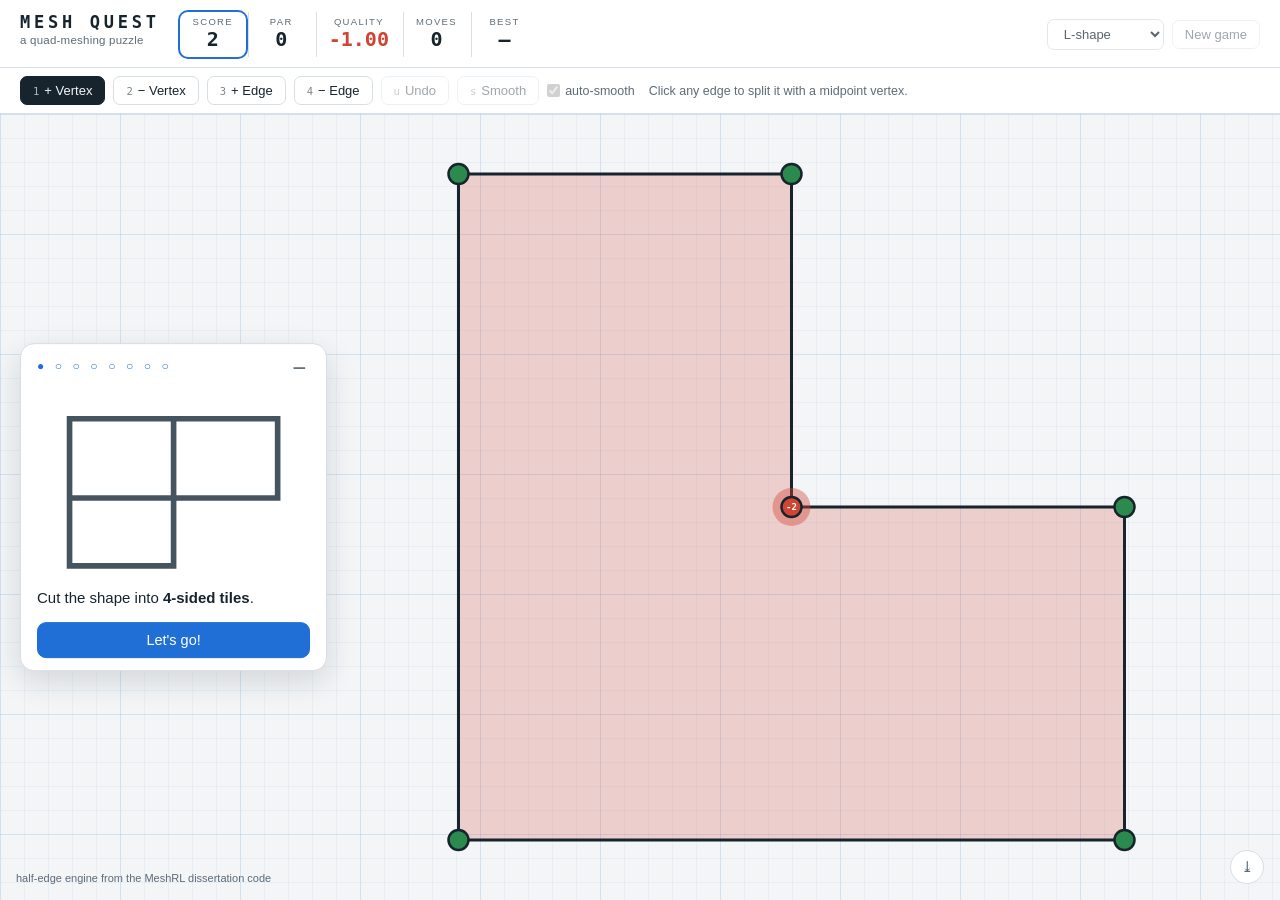
==== docs/index.html @ 7cf53d52 "Add Mesh Quest: an interactive quad-meshing puzzle on the Tiler engine Turns the half-edge edit oper" ====
<!doctype html>
<html lang="en">
<head>
<meta charset="utf-8">
<meta name="viewport" content="width=device-width, initial-scale=1, viewport-fit=cover">
<title>Mesh Quest</title>
<style>
:root {
  --paper: #f3f5f7;
  --panel: #ffffff;
  --ink: #17242e;
  --muted: #5d6b77;
  --line: #d7dee5;
  --grid: rgba(31, 111, 214, 0.055);
  --grid-major: rgba(31, 111, 214, 0.1);
  --accent: #1f6fd6;
  --halo: rgba(31, 111, 214, 0.16);
  --glow: rgba(31, 111, 214, 0.75);
  --good: #2b8a4d;
  --warn: #d9962e;
  --bad: #cf4433;
  --face-quad: rgba(43, 138, 77, 0.1);
  --face-tri: rgba(31, 111, 214, 0.1);
  --face-2gon: rgba(207, 68, 51, 0.16);
  --face-big: rgba(217, 150, 46, 0.14);
  --face-degen: rgba(207, 68, 51, 0.22);
  --edge: #46545f;
  --edge-bdry: #17242e;
  --vertex-ring: #ffffff;
  --shadow: rgba(23, 36, 46, 0.14);
}
@media (prefers-color-scheme: dark) {
  :root {
    --paper: #101820;
    --panel: #18232d;
    --ink: #e4ecf2;
    --muted: #8b99a5;
    --line: #2a3743;
    --grid: rgba(90, 162, 240, 0.05);
    --grid-major: rgba(90, 162, 240, 0.09);
    --accent: #5aa2f0;
  --halo: rgba(90, 162, 240, 0.22);
  --glow: rgba(90, 162, 240, 0.9);
    --good: #43b06a;
    --warn: #e2a94f;
    --bad: #e26055;
    --face-quad: rgba(67, 176, 106, 0.13);
    --face-tri: rgba(90, 162, 240, 0.13);
    --face-2gon: rgba(226, 96, 85, 0.2);
    --face-big: rgba(226, 169, 79, 0.16);
    --face-degen: rgba(226, 96, 85, 0.26);
    --edge: #9fb0bd;
    --edge-bdry: #dfe9f1;
    --vertex-ring: #101820;
    --shadow: rgba(0, 0, 0, 0.45);
  }
}
:root[data-theme="dark"] {
  --paper: #101820;
  --panel: #18232d;
  --ink: #e4ecf2;
  --muted: #8b99a5;
  --line: #2a3743;
  --grid: rgba(90, 162, 240, 0.05);
  --grid-major: rgba(90, 162, 240, 0.09);
  --accent: #5aa2f0;
  --halo: rgba(90, 162, 240, 0.22);
  --glow: rgba(90, 162, 240, 0.9);
  --good: #43b06a;
  --warn: #e2a94f;
  --bad: #e26055;
  --face-quad: rgba(67, 176, 106, 0.13);
  --face-tri: rgba(90, 162, 240, 0.13);
  --face-2gon: rgba(226, 96, 85, 0.2);
  --face-big: rgba(226, 169, 79, 0.16);
  --face-degen: rgba(226, 96, 85, 0.26);
  --edge: #9fb0bd;
  --edge-bdry: #dfe9f1;
  --vertex-ring: #101820;
  --shadow: rgba(0, 0, 0, 0.45);
}
:root[data-theme="light"] {
  --paper: #f3f5f7;
  --panel: #ffffff;
  --ink: #17242e;
  --muted: #5d6b77;
  --line: #d7dee5;
  --grid: rgba(31, 111, 214, 0.055);
  --grid-major: rgba(31, 111, 214, 0.1);
  --accent: #1f6fd6;
  --halo: rgba(31, 111, 214, 0.16);
  --glow: rgba(31, 111, 214, 0.75);
  --good: #2b8a4d;
  --warn: #d9962e;
  --bad: #cf4433;
  --face-quad: rgba(43, 138, 77, 0.1);
  --face-tri: rgba(31, 111, 214, 0.1);
  --face-2gon: rgba(207, 68, 51, 0.16);
  --face-big: rgba(217, 150, 46, 0.14);
  --face-degen: rgba(207, 68, 51, 0.22);
  --edge: #46545f;
  --edge-bdry: #17242e;
  --vertex-ring: #ffffff;
  --shadow: rgba(23, 36, 46, 0.14);
}

* { box-sizing: border-box; margin: 0; }
html, body { height: 100%; }
body {
  font-family: "Avenir Next", Seravek, "Segoe UI", -apple-system, sans-serif;
  color: var(--ink);
  background: var(--paper);
  display: flex;
  flex-direction: column;
  overflow: hidden;
  height: 100vh;
  height: 100dvh;
}
header, .toolbar, #stage {
  user-select: none;
  -webkit-user-select: none;
}
#stage { touch-action: manipulation; }
button, select {
  touch-action: manipulation;
  -webkit-tap-highlight-color: transparent;
}
.mono {
  font-family: ui-monospace, "SF Mono", "Cascadia Mono", Menlo, Consolas, monospace;
  font-variant-numeric: tabular-nums;
}

header {
  display: flex;
  align-items: stretch;
  gap: 20px;
  flex-wrap: wrap;
  padding: 12px 20px 10px;
  background: var(--panel);
  border-bottom: 1px solid var(--line);
}
.brand h1 {
  font-family: ui-monospace, "SF Mono", "Cascadia Mono", Menlo, Consolas, monospace;
  font-size: 17px;
  font-weight: 700;
  letter-spacing: 0.22em;
  text-wrap: balance;
}
.brand .sub {
  font-size: 11.5px;
  color: var(--muted);
  letter-spacing: 0.02em;
  margin-top: 2px;
}
.readouts { display: flex; gap: 2px; align-items: stretch; }
.readout {
  min-width: 66px;
  padding: 4px 12px 5px;
  border-left: 1px solid var(--line);
  text-align: center;
}
.readout:first-child { border-left: none; }
.readout .label {
  font-size: 9.5px;
  text-transform: uppercase;
  letter-spacing: 0.14em;
  color: var(--muted);
}
.readout .value {
  font-family: ui-monospace, "SF Mono", "Cascadia Mono", Menlo, Consolas, monospace;
  font-variant-numeric: tabular-nums;
  font-size: 20px;
  font-weight: 600;
  line-height: 1.25;
}
.readout.at-par .value { color: var(--good); }
.readout.alert .value { color: var(--bad); }
.spacer { flex: 1; }
.controls { display: flex; gap: 8px; align-items: center; }

select, button {
  font: inherit;
  font-size: 13px;
  color: var(--ink);
  padding: 6px 12px;
  border-radius: 7px;
  border: 1px solid var(--line);
  background: var(--panel);
  cursor: pointer;
}
button:hover, select:hover { border-color: var(--accent); }
button:disabled { opacity: 0.4; cursor: default; }
button:focus-visible, select:focus-visible {
  outline: 2px solid var(--accent);
  outline-offset: 1px;
}

.toolbar {
  display: flex;
  align-items: center;
  gap: 8px;
  flex-wrap: wrap;
  padding: 8px 20px;
  background: var(--panel);
  border-bottom: 1px solid var(--line);
}
.mode kbd {
  font-family: ui-monospace, "SF Mono", Menlo, monospace;
  font-size: 10.5px;
  opacity: 0.55;
  margin-right: 5px;
}
.mode.active {
  background: var(--ink);
  color: var(--paper);
  border-color: var(--ink);
}
.mode.active kbd { opacity: 0.7; }
label.auto {
  font-size: 12.5px;
  color: var(--muted);
  display: flex;
  gap: 5px;
  align-items: center;
  cursor: pointer;
}
.hint { font-size: 12.5px; color: var(--muted); margin-left: 6px; }

#stage {
  flex: 1;
  position: relative;
  overflow: hidden;
  background-image:
    linear-gradient(var(--grid-major) 1px, transparent 1px),
    linear-gradient(90deg, var(--grid-major) 1px, transparent 1px),
    linear-gradient(var(--grid) 1px, transparent 1px),
    linear-gradient(90deg, var(--grid) 1px, transparent 1px);
  background-size: 120px 120px, 120px 120px, 24px 24px, 24px 24px;
}
#canvas { width: 100%; height: 100%; display: block; cursor: grab; touch-action: none; }
#canvas.panning { cursor: grabbing; }
#canvas.panning * { pointer-events: none; }
#confetti { position: absolute; inset: 0; pointer-events: none; }

.face { stroke: none; }
.face.d4 { fill: var(--face-quad); }
.face.d3 { fill: var(--face-tri); }
.face.d2 { fill: var(--face-2gon); }
.face.dbig { fill: var(--face-big); }
.face.degen { fill: var(--face-degen); }
.edge { stroke: var(--edge); stroke-width: 2; fill: none; pointer-events: none; }
.edge.boundary { stroke: var(--edge-bdry); stroke-width: 3; }
.edge.glow { filter: drop-shadow(0 0 4px var(--glow)); }
.vertex.glow { filter: drop-shadow(0 0 5px var(--glow)); }
.edge.near { stroke: var(--accent) !important; stroke-width: 5 !important; }
.vertex { stroke: var(--vertex-ring); stroke-width: 1.5; }
.vertex.user { stroke: var(--edge-bdry); stroke-width: 2.5; }
.vertex.ok { fill: var(--good); }
.vertex.off1 { fill: var(--warn); }
.vertex.off2 { fill: var(--bad); }
.vertex.near { stroke: var(--accent); stroke-width: 4; }
.vertex.selected { stroke: var(--accent); stroke-width: 4; }
.vlabel {
  font-family: ui-monospace, "SF Mono", Menlo, monospace;
  font-size: 9px;
  font-weight: 700;
  fill: var(--vertex-ring);
  text-anchor: middle;
  pointer-events: none;
}
.heat { fill: var(--bad); pointer-events: none; }
.dim { opacity: 0.25; pointer-events: none; }
#canvas.has-target { cursor: pointer; }

#toast {
  position: absolute;
  bottom: 18px;
  left: 50%;
  transform: translateX(-50%);
  background: var(--ink);
  color: var(--paper);
  padding: 9px 16px;
  border-radius: 8px;
  font-size: 13px;
  opacity: 0;
  transition: opacity 0.25s;
  pointer-events: none;
  max-width: 80%;
}
#toast.show { opacity: 0.95; }

.lvlarrow {
  position: absolute;
  top: 50%;
  transform: translateY(-50%);
  width: 46px;
  height: 46px;
  border-radius: 50%;
  border: 1px solid var(--line);
  background: var(--panel);
  color: var(--muted);
  font-size: 20px;
  cursor: pointer;
  padding: 0;
  box-shadow: 0 4px 12px var(--shadow);
  display: none;
  transition: transform 0.15s;
}
.lvlarrow.show { display: block; }
.lvlarrow:hover {
  transform: translateY(-50%) scale(1.1);
  color: var(--ink);
  border-color: var(--accent);
}
#next.win {
  background: var(--good);
  border-color: var(--good);
  color: #fff;
  width: 60px;
  height: 60px;
  font-size: 27px;
  box-shadow: 0 6px 18px var(--shadow);
}

#log-export {
  position: absolute;
  right: 16px;
  bottom: 16px;
  width: 34px;
  height: 34px;
  border-radius: 50%;
  padding: 0;
  font-size: 15px;
  color: var(--muted);
}
#log-export:hover { color: var(--ink); }

#tutcard {
  position: absolute;
  left: 20px;
  top: 50%;
  transform: translateY(-50%);
  width: clamp(260px, 24vw, 360px);
  background: var(--panel);
  border: 1px solid var(--line);
  border-radius: 14px;
  padding: 15px 16px 12px;
  box-shadow: 0 10px 30px var(--shadow);
  display: none;
}
#tutcard.show { display: block; }
#tutcard .eyebrow {
  font-size: 12px;
  letter-spacing: 0.3em;
  color: var(--accent);
  margin-bottom: 14px;
}
#tutcard .body { font-size: 15px; line-height: 1.45; }
#tutcard .actions {
  display: flex;
  flex-direction: column;
  align-items: stretch;
  margin-top: 13px;
  gap: 4px;
}
#tut-next {
  background: var(--accent);
  color: #fff;
  border-color: var(--accent);
  font-size: 14.5px;
  padding: 9px 12px;
  border-radius: 9px;
}
#tut-next.hidden { display: none; }
#tut-skip {
  position: absolute;
  top: 8px;
  right: 10px;
  border: none;
  background: none;
  color: var(--muted);
  font-size: 24px;
  line-height: 1;
  padding: 4px 10px;
  cursor: pointer;
}
#tut-skip:hover { color: var(--ink); }
#tut-open {
  position: absolute;
  left: 20px;
  top: calc(50% + 64px);
  transform: translateY(-50%);
  width: 74px;
  height: 74px;
  border-radius: 50%;
  border: 1px solid var(--line);
  background: var(--panel);
  font-size: 36px;
  padding: 0;
  cursor: pointer;
  box-shadow: 0 0 0 5px var(--halo), 0 4px 12px var(--shadow);
  animation: halo-breathe 2.8s ease-in-out infinite;
  transition: transform 0.15s;
}
#tut-open:hover { transform: translateY(-50%) scale(1.1); border-color: var(--accent); }
@keyframes halo-breathe {
  0%, 100% { box-shadow: 0 0 0 4px var(--halo), 0 4px 12px var(--shadow); }
  50% { box-shadow: 0 0 0 9px var(--halo), 0 4px 12px var(--shadow); }
}
@media (prefers-reduced-motion: reduce) {
  #tut-open { animation: none; }
}
#tutcard.show ~ #tut-open { display: none; }
@media (max-width: 720px) {
  #tutcard {
    left: 8px;
    right: 8px;
    top: auto;
    bottom: 8px;
    transform: none;
    width: auto;
    padding: 11px 13px 9px;
    border-radius: 12px;
    max-height: 40vh;
    overflow-y: auto;
  }
  #tutcard .eyebrow { font-size: 11px; margin-bottom: 7px; }
  #tutcard .body { font-size: 14px; line-height: 1.4; }
  #tutcard svg { max-height: 76px; margin-bottom: 7px; }
  #tutcard .actions { margin-top: 9px; }
  #tut-next { font-size: 14px; padding: 9px 12px; }
  #tut-skip { font-size: 21px; top: 5px; right: 6px; }
  #tutcard.show ~ #toast { bottom: 46vh; }
  /* card open: hand the header/toolbar space to the board */
  body.card-open > .toolbar { display: none; }
  body.card-open > header { display: none; }
  body.card-open.chip-step > header { display: flex; }
  #tut-open { top: auto; bottom: 14px; left: 14px; transform: none; }
  #tut-open:hover { transform: none; }
}

/* tutorial card illustrations */
#tutcard svg {
  display: block;
  width: 100%;
  height: auto;
  max-height: 190px;
  margin-bottom: 10px;
}
.tvis-line { stroke: var(--edge); stroke-width: 2.5; fill: none; }
.tvis-dot { fill: var(--accent); }
.tvis-blush { fill: var(--bad); }
.tvis-tile { fill: var(--good); opacity: 0; animation: tvis-tile 2.7s infinite; }
.tvis-tile.t2 { animation-delay: 0.35s; }
.tvis-tile.t3 { animation-delay: 0.7s; }
@keyframes tvis-tile { 0% { opacity: 0; } 30%, 80% { opacity: 0.35; } 100% { opacity: 0; } }
.tvis-ray {
  stroke: var(--accent);
  stroke-dasharray: 1;
  stroke-dashoffset: 1;
  animation: tvis-draw 3s infinite;
}
.tvis-ray.r2 { animation-delay: 0.3s; }
.tvis-ray.r3 { animation-delay: 0.6s; }
.tvis-ray.r4 { animation-delay: 0.9s; }
@keyframes tvis-draw { 0% { stroke-dashoffset: 1; } 45%, 90% { stroke-dashoffset: 0; } 100% { stroke-dashoffset: 0; } }
.tvis-pop {
  transform-box: fill-box;
  transform-origin: center;
  animation: tvis-pop 1.8s ease-in-out infinite;
}
@keyframes tvis-pop { 0%, 15% { transform: scale(0); } 50%, 85% { transform: scale(1); } 100% { transform: scale(0); } }
.tvis-draw {
  stroke: var(--accent);
  stroke-width: 3;
  stroke-dasharray: 1;
  stroke-dashoffset: 1;
  animation: tvis-draw 2s ease-in-out infinite;
}
.tvis-good {
  fill: var(--good);
  transform-box: fill-box;
  transform-origin: center;
  animation: tvis-pop 2.4s ease-in-out infinite;
}
.tvis-good.g2 { animation-delay: 0.25s; }
.tvis-good.g3 { animation-delay: 0.5s; }
.tvis-cell {
  fill: var(--good);
  stroke: var(--paper);
  opacity: 0;
  animation: tvis-tile 2.6s infinite;
}
.tvis-pulse { animation: tutpulse 1.3s ease-in-out infinite; }
.tvis-spoke { stroke: var(--edge); stroke-width: 2; }
.tvis-ok-label {
  fill: var(--good);
  font-size: 9px;
  font-weight: 700;
  font-family: ui-monospace, Menlo, monospace;
}
.tvis-flat-label {
  fill: var(--bad);
  font-size: 9px;
  font-weight: 700;
  font-family: ui-monospace, Menlo, monospace;
}
.tvis-badge { fill: var(--accent); }
.tvis-badge-text {
  fill: #fff;
  font-size: 15px;
  font-weight: 700;
  text-anchor: middle;
  font-family: ui-monospace, Menlo, monospace;
}
@media (prefers-reduced-motion: reduce) {
  .tvis-tile, .tvis-cell, .tvis-ray, .tvis-pop, .tvis-draw, .tvis-good { animation: none; }
  .tvis-tile, .tvis-cell { opacity: 0.35; }
  .tvis-ray, .tvis-draw { stroke-dashoffset: 0; }
}

@keyframes tutpulse { 0%, 100% { opacity: 1; } 50% { opacity: 0.35; } }
.edge.tut-target {
  stroke: var(--accent) !important;
  stroke-width: 6 !important;
  animation: tutpulse 1.3s ease-in-out infinite;
}
.vertex.tut-target {
  stroke: var(--accent) !important;
  stroke-width: 5 !important;
  animation: tutpulse 1.3s ease-in-out infinite;
}
.readout.tut-target { box-shadow: 0 0 0 2px var(--accent); border-radius: 8px; }
@media (prefers-reduced-motion: reduce) {
  .edge.tut-target, .vertex.tut-target { animation: none; }
}

.credit {
  position: absolute;
  left: 16px;
  bottom: 16px;
  font-size: 11px;
  color: var(--muted);
  pointer-events: none;
}

@media (prefers-reduced-motion: reduce) {
  #next { transition: none; }
  #toast { transition: none; }
}

/* touch devices: no hover previews to explain, no keyboard */
@media (hover: none) {
  .mode kbd, #undo kbd, #smoothbtn kbd { display: none; }
  .hint { display: none; }
}

/* compact phone layout */
@media (max-width: 720px) {
  header { padding: 8px 12px 6px; gap: 8px; row-gap: 4px; }
  .brand h1 { font-size: 14px; letter-spacing: 0.16em; }
  .brand .sub { display: none; }
  .readouts {
    order: 3;
    width: 100%;
    justify-content: space-between;
    overflow-x: auto;
  }
  .readout { min-width: 0; flex: 1; padding: 2px 6px 3px; }
  .readout .value { font-size: 16px; }
  .controls { margin-left: auto; }
  select, button { padding: 8px 10px; }
  .toolbar { padding: 6px 8px; gap: 6px; }
  .toolbar .mode {
    flex: 1;
    min-height: 42px;
    padding: 6px 2px;
    font-size: 12.5px;
    white-space: nowrap;
  }
  label.auto { font-size: 12px; }
  .credit { display: none; }
  .lvlarrow { width: 52px; height: 52px; font-size: 22px; }
  #next.win { width: 64px; height: 64px; font-size: 30px; }
}
</style>
</head>
<body>
<header>
  <div class="brand">
    <h1>MESH QUEST</h1>
    <div class="sub">a quad-meshing puzzle</div>
  </div>
  <div class="readouts">
    <div class="readout" id="r-score"><div class="label">Score</div><div class="value" id="s-vertex">–</div></div>
    <div class="readout" id="r-par"><div class="label">Par</div><div class="value" id="s-par">–</div></div>
    <div class="readout" id="r-quality"><div class="label">Quality</div><div class="value" id="s-quality">–</div></div>
    <div class="readout"><div class="label">Moves</div><div class="value" id="s-moves">–</div></div>
    <div class="readout"><div class="label">Best</div><div class="value" id="s-best">–</div></div>
  </div>
  <div class="spacer"></div>
  <div class="controls">
    <select id="shape" aria-label="Level"></select>
    <button id="reset">New game</button>
  </div>
</header>
<div class="toolbar">
  <button class="mode" data-mode="insert_vertex"><kbd>1</kbd>+ Vertex</button>
  <button class="mode" data-mode="delete_vertex"><kbd>2</kbd>&minus; Vertex</button>
  <button class="mode" data-mode="insert_edge"><kbd>3</kbd>+ Edge</button>
  <button class="mode" data-mode="delete_edge"><kbd>4</kbd>&minus; Edge</button>
  <button id="undo"><kbd style="font-family:ui-monospace,Menlo,monospace;font-size:10.5px;opacity:.55;margin-right:5px">u</kbd>Undo</button>
  <button id="smoothbtn"><kbd style="font-family:ui-monospace,Menlo,monospace;font-size:10.5px;opacity:.55;margin-right:5px">s</kbd>Smooth</button>
  <label class="auto"><input type="checkbox" id="autosmooth" checked> auto-smooth</label>
  <span class="hint" id="hint"></span>
</div>
<div id="stage">
  <svg id="canvas"></svg>
  <canvas id="confetti"></canvas>
  <button id="prev" class="lvlarrow" title="Previous level">&larr;</button>
  <button id="next" class="lvlarrow" title="Next level">&rarr;</button>
  <div class="credit">half-edge engine from the MeshRL dissertation code</div>
  <button id="log-export" title="Export activity log">&#10515;</button>
  <div id="tutcard">
    <button id="tut-skip" title="Minimize">&minus;</button>
    <div class="eyebrow" id="tut-eyebrow"></div>
    <div class="body" id="tut-body"></div>
    <div class="actions">
      <button id="tut-next">Next</button>
    </div>
  </div>
  <button id="tut-open" title="Tutorial">&#128075;</button>
  <div id="toast"></div>
</div>
<script>
/* Mesh Quest engine: JavaScript port of the game subset of src/tiler.py.
 *
 * Faithful to the Python implementation including ID assignment order, so
 * states can be diffed against the Python engine op-for-op. Verified by
 * replaying identical op traces through both engines (see game/js/tests).
 *
 * IDs are tagged strings: h3 (half-edge), v2 (vertex), f1 (face), b0 (boundary).
 */
"use strict";

const TARGET_ANGLE = 90;
const FACE_DESIRED = 4;
const QUALITY_THRESHOLD = 0.4;

// numpy-style round-half-to-even (np.round); angles here are non-negative
function roundHalfEven(x) {
  const f = Math.floor(x);
  const d = x - f;
  if (d > 0.5) return f + 1;
  if (d < 0.5) return f;
  return f % 2 === 0 ? f : f + 1;
}

function desiredFromAngle(angle, target = TARGET_ANGLE) {
  return Math.max(roundHalfEven(angle / target) + 1, 2);
}

const INTERIOR_DESIRED = desiredFromAngle(360) - 1; // 4
const BOUNDARY_DESIRED = desiredFromAngle(180); // 3

function num(id) {
  return parseInt(id.slice(1), 10);
}

class GameError extends Error {}

class Mesh {
  constructor() {
    this.he = new Map(); // tagged id -> {face,next,prev,twin,source,target}
    this.nodeType = new Map(); // tagged id -> "half_edge"|"vertex"|"face"|"boundary"
    this.coords = new Map(); // numeric vid -> [x, y]
    this.userVerts = new Set(); // numeric
    this.boundaryVerts = new Set(); // numeric
    this.vertexDeg = new Map(); // vertex id -> degree
    this.faceDeg = new Map(); // face id -> degree
    this.faceHE = new Map(); // face id -> Set of half-edge ids (insertion order)
    this.nextH = 0;
    this.nextV = 0;
    this.nextF = 0;
    this.nextB = 0;
  }

  static fromFaceLoops(loops, coords) {
    const m = new Mesh();
    const vertexIds = new Set();
    for (const loop of loops) for (const v of loop) vertexIds.add(v);

    m.nextH = loops.reduce((s, l) => s + l.length, 0);
    m.nextV = vertexIds.size;
    m.nextF = loops.length;

    for (let i = 0; i < m.nextH; i++) {
      m.he.set("h" + i, { face: null, next: null, prev: null, twin: null, source: null, target: null });
      m.nodeType.set("h" + i, "half_edge");
    }
    for (const v of vertexIds) {
      m.nodeType.set("v" + v, "vertex");
      m.coords.set(v, [coords[v][0], coords[v][1]]);
      m.userVerts.add(v);
    }
    for (let f = 0; f < m.nextF; f++) {
      m.nodeType.set("f" + f, "face");
      m.faceHE.set("f" + f, new Set());
    }

    // next/prev, source/target, face associations, loop by loop
    let start = 0;
    for (let fi = 0; fi < loops.length; fi++) {
      const loop = loops[fi];
      const n = loop.length;
      for (let i = 0; i < n; i++) {
        const h = "h" + (start + i);
        const hn = "h" + (start + ((i + 1) % n));
        const rec = m.he.get(h);
        rec.next = hn;
        m.he.get(hn).prev = h;
        rec.source = "v" + loop[i];
        rec.target = "v" + loop[(i + 1) % n];
        rec.face = "f" + fi;
        m.faceHE.get("f" + fi).add(h);
      }
      start += n;
    }

    // twins (iteration in half-edge id order, matching the Python dict order)
    const pair = new Map(); // "src|dst" -> hid
    for (let i = 0; i < m.nextH; i++) {
      const h = "h" + i;
      const r = m.he.get(h);
      pair.set(r.source + "|" + r.target, h);
    }
    for (const [key, h] of pair) {
      const [src, dst] = key.split("|");
      const rev = pair.get(dst + "|" + src);
      if (rev !== undefined) {
        m.he.get(h).twin = rev;
        m.he.get(rev).twin = h;
      } else {
        const b = "b" + m.nextB;
        m.nextB += 1;
        m.nodeType.set(b, "boundary");
        m.he.set(b, { face: null, next: null, prev: null, twin: h, source: dst, target: src });
        m.he.get(h).twin = b;
      }
    }

    // degrees: every mesh edge is represented by two directed records
    // (half-edge/half-edge in the interior, half-edge/boundary at the rim),
    // so a vertex's degree is half its incidence count over all records
    for (const v of vertexIds) m.vertexDeg.set("v" + v, 0);
    for (const [id, type] of m.nodeType) {
      if (type !== "half_edge" && type !== "boundary") continue;
      const r = m.he.get(id);
      m.vertexDeg.set(r.source, m.vertexDeg.get(r.source) + 1);
      m.vertexDeg.set(r.target, m.vertexDeg.get(r.target) + 1);
    }
    for (const [v, d] of m.vertexDeg) m.vertexDeg.set(v, d / 2);

    for (let f = 0; f < m.nextF; f++) m.faceDeg.set("f" + f, loops[f].length);

    for (const [id, type] of m.nodeType) {
      if (type === "half_edge" && m.onBoundary(id)) {
        m.boundaryVerts.add(num(m.he.get(id).source));
      }
    }
    return m;
  }

  clone() {
    const m = new Mesh();
    for (const [k, v] of this.he) m.he.set(k, { ...v });
    for (const [k, v] of this.nodeType) m.nodeType.set(k, v);
    for (const [k, v] of this.coords) m.coords.set(k, [v[0], v[1]]);
    m.userVerts = new Set(this.userVerts);
    m.boundaryVerts = new Set(this.boundaryVerts);
    m.vertexDeg = new Map(this.vertexDeg);
    m.faceDeg = new Map(this.faceDeg);
    for (const [k, v] of this.faceHE) m.faceHE.set(k, new Set(v));
    m.nextH = this.nextH; m.nextV = this.nextV; m.nextF = this.nextF; m.nextB = this.nextB;
    return m;
  }

  isHalfEdge(h) { return this.nodeType.get(h) === "half_edge"; }
  isBoundaryHalfEdge(h) { return this.nodeType.get(h) === "boundary"; }
  onBoundary(h) { return this.he.get(this.he.get(h).twin).face === null; }

  halfEdgeList() {
    const out = [];
    for (const [id, t] of this.nodeType) if (t === "half_edge") out.push(id);
    return out;
  }
  vertexList() {
    const out = [];
    for (const [id, t] of this.nodeType) if (t === "vertex") out.push(id);
    return out;
  }
  faceList() {
    const out = [];
    for (const [id, t] of this.nodeType) if (t === "face") out.push(id);
    return out;
  }

  faceLoop(h) {
    const loop = [h];
    let cur = this.he.get(h).next;
    while (cur !== h) {
      loop.push(cur);
      cur = this.he.get(cur).next;
    }
    return loop;
  }

  firstFaceHalfEdge(f) {
    for (const h of this.faceHE.get(f)) return h;
    throw new GameError("face has no half-edges: " + f);
  }

  // --- construction helpers (ID order matches Python) ---------------------

  createFace() {
    const f = "f" + this.nextF;
    this.nextF += 1;
    this.nodeType.set(f, "face");
    this.faceHE.set(f, new Set());
    return f;
  }

  createVertex(coord, onBdry) {
    const v = "v" + this.nextV;
    this.nodeType.set(v, "vertex");
    if (coord) this.coords.set(this.nextV, [coord[0], coord[1]]);
    if (onBdry) this.boundaryVerts.add(this.nextV);
    this.nextV += 1;
    return v;
  }

  createHalfEdge(nextH, prevH) {
    const nr = this.he.get(nextH);
    const pr = this.he.get(prevH);
    const h = "h" + this.nextH;
    this.nextH += 1;
    this.nodeType.set(h, "half_edge");
    this.he.set(h, {
      face: nr.face, next: nextH, prev: prevH,
      twin: null, source: pr.target, target: nr.source,
    });
    nr.prev = h;
    pr.next = h;
    if (nr.face !== null) this.faceHE.get(nr.face).add(h);
    return h;
  }

  createBoundaryHalfEdge(targetV, sourceV) {
    const b = "b" + this.nextB;
    this.nextB += 1;
    this.nodeType.set(b, "boundary");
    this.he.set(b, { face: null, next: null, prev: null, twin: null, source: sourceV, target: targetV });
    return b;
  }

  associateTwin(a, b) {
    this.he.get(a).twin = b;
    this.he.get(b).twin = a;
  }

  setTargetVertex(h, v) {
    const r = this.he.get(h);
    const twin = this.he.get(r.twin);
    r.target = v;
    twin.source = v;
  }

  // --- edit operations -----------------------------------------------------

  isValidEdgeInsert(h, k) {
    if (!this.isHalfEdge(h)) return false;
    const f = this.he.get(h).face;
    return k >= 0 && k < this.faceDeg.get(f) - 1;
  }

  insertHalfEdge(h, k) {
    if (!this.isValidEdgeInsert(h, k)) throw new GameError("Invalid edge insert");
    const f = this.he.get(h).face;
    this.faceDeg.set(f, this.faceDeg.get(f) - k);
    const nf = this.createFace();
    this.faceDeg.set(nf, k + 2);

    let cur = h;
    for (let c = 0; c < k + 1; c++) {
      this.faceHE.get(f).delete(cur);
      this.he.get(cur).face = nf;
      this.faceHE.get(nf).add(cur);
      cur = this.he.get(cur).next;
    }

    const newFaceNext = h;
    const newFacePrev = this.he.get(cur).prev;
    const oldFaceNext = cur;
    const oldFacePrev = this.he.get(h).prev;

    const srcV = this.he.get(newFacePrev).target;
    const dstV = this.he.get(h).source;
    this.vertexDeg.set(srcV, this.vertexDeg.get(srcV) + 1);
    this.vertexDeg.set(dstV, this.vertexDeg.get(dstV) + 1);

    const a = this.createHalfEdge(newFaceNext, newFacePrev);
    const b = this.createHalfEdge(oldFaceNext, oldFacePrev);
    this.associateTwin(a, b);
  }

  midpoint(v1, v2) {
    const a = this.coords.get(num(v1));
    const b = this.coords.get(num(v2));
    return [(a[0] + b[0]) / 2, (a[1] + b[1]) / 2];
  }

  insertVertex(h) {
    if (!this.isHalfEdge(h)) throw new GameError("Unknown edge");
    if (this.onBoundary(h)) this._insertBoundaryVertex(h);
    else this._insertInteriorVertex(h);
  }

  _insertBoundaryVertex(h) {
    const r = this.he.get(h);
    const curTarget = r.target;
    const curSource = r.source;
    const nv = this.createVertex(this.midpoint(curTarget, curSource), true);
    this.vertexDeg.set(nv, 2);

    const nextH = r.next;
    this.setTargetVertex(h, nv);
    const nh = this.createHalfEdge(nextH, h);
    const nb = this.createBoundaryHalfEdge(nv, curTarget);
    this.associateTwin(nh, nb);
    this.faceDeg.set(r.face, this.faceDeg.get(r.face) + 1);
  }

  _insertInteriorVertex(h) {
    const r = this.he.get(h);
    const nextH = r.next;
    const twinH = r.twin;
    const twinPrev = this.he.get(twinH).prev;

    const curTarget = r.target;
    const curSource = r.source;
    const nv = this.createVertex(this.midpoint(curTarget, curSource), false);
    this.vertexDeg.set(nv, 2);

    this.setTargetVertex(h, nv);
    const a = this.createHalfEdge(nextH, h);
    const b = this.createHalfEdge(twinH, twinPrev);
    this.associateTwin(a, b);

    this.faceDeg.set(r.face, this.faceDeg.get(r.face) + 1);
    const tf = this.he.get(twinH).face;
    this.faceDeg.set(tf, this.faceDeg.get(tf) + 1);
  }

  isUserVertex(v) { return this.userVerts.has(num(v)); }

  isValidDeleteSourceVertex(h) {
    if (!this.isHalfEdge(h)) return false;
    const v = this.he.get(h).source;
    if (this.isUserVertex(v)) return false;
    if (this.vertexDeg.get(v) !== 2) return false;
    const f = this.he.get(h).face;
    if (this.faceDeg.get(f) < 3) return false;
    if (!this.onBoundary(h)) {
      const tf = this.he.get(this.he.get(h).twin).face;
      if (this.faceDeg.get(tf) < 3) return false;
    }
    return true;
  }

  _removeHalfEdgePair(h) {
    const twin = this.he.get(h).twin;
    for (const id of [h, twin]) {
      const r = this.he.get(id);
      if (r.face !== null && this.faceHE.has(r.face)) this.faceHE.get(r.face).delete(id);
      this.he.delete(id);
      this.nodeType.delete(id);
    }
  }

  _removeVertex(v) {
    this.nodeType.delete(v);
    this.vertexDeg.delete(v);
    this.coords.delete(num(v));
    this.boundaryVerts.delete(num(v));
  }

  deleteSourceVertex(h) {
    if (!this.isValidDeleteSourceVertex(h)) throw new GameError("Vertex not deletable");
    if (this.onBoundary(h)) this._deleteBoundaryVertex(h);
    else this._deleteInteriorVertex(h);
  }

  _deleteBoundaryVertex(h) {
    const r = this.he.get(h);
    const src = r.source;
    const nextH = r.next;
    const prevH = r.prev;
    this.setTargetVertex(prevH, r.target);
    this.he.get(prevH).next = nextH;
    this.he.get(nextH).prev = prevH;
    this.faceDeg.set(r.face, this.faceDeg.get(r.face) - 1);
    this._removeHalfEdgePair(h);
    this._removeVertex(src);
  }

  _deleteInteriorVertex(h) {
    const r = this.he.get(h);
    const src = r.source;
    const nextH = r.next;
    const prevH = r.prev;
    const twinH = r.twin;
    const nextTwin = this.he.get(twinH).next;
    const prevTwin = this.he.get(twinH).prev;

    this.setTargetVertex(prevH, r.target);
    this.he.get(prevH).next = nextH;
    this.he.get(nextH).prev = prevH;
    this.he.get(prevTwin).next = nextTwin;
    this.he.get(nextTwin).prev = prevTwin;

    this.faceDeg.set(r.face, this.faceDeg.get(r.face) - 1);
    const tf = this.he.get(twinH).face;
    this.faceDeg.set(tf, this.faceDeg.get(tf) - 1);

    this._removeHalfEdgePair(h);
    this._removeVertex(src);
  }

  isValidDeleteHalfEdge(h) {
    if (!this.isHalfEdge(h)) return false;
    if (this.onBoundary(h)) return false;
    const r = this.he.get(h);
    if (this.vertexDeg.get(r.source) <= 2 || this.vertexDeg.get(r.target) <= 2) return false;
    const tf = this.he.get(r.twin).face;
    if (r.face === tf) return false;
    return true;
  }

  deleteHalfEdge(h) {
    if (!this.isValidDeleteHalfEdge(h)) throw new GameError("This edge cannot be deleted");
    const r = this.he.get(h);
    const nextH = r.next;
    const prevH = r.prev;
    const twinH = r.twin;
    const prevTwin = this.he.get(twinH).prev;
    const nextTwin = this.he.get(twinH).next;

    this.vertexDeg.set(r.source, this.vertexDeg.get(r.source) - 1);
    this.vertexDeg.set(r.target, this.vertexDeg.get(r.target) - 1);

    const curFace = r.face;
    const twinFace = this.he.get(twinH).face;
    this.faceDeg.set(curFace, this.faceDeg.get(curFace) + this.faceDeg.get(twinFace) - 2);

    for (const he of Array.from(this.faceHE.get(twinFace))) {
      this.he.get(he).face = curFace;
      this.faceHE.get(curFace).add(he);
    }
    this.nodeType.delete(twinFace);
    this.faceHE.delete(twinFace);
    this.faceDeg.delete(twinFace);

    this.he.get(prevH).next = nextTwin;
    this.he.get(nextTwin).prev = prevH;
    this.he.get(prevTwin).next = nextH;
    this.he.get(nextH).prev = prevTwin;
    this._removeHalfEdgePair(h);
  }

  // --- geometry -----------------------------------------------------------

  halfEdgeAngles() {
    const out = new Map();
    for (const [id, t] of this.nodeType) {
      if (t !== "half_edge") continue;
      const r = this.he.get(id);
      const c = this.coords.get(num(r.source));
      const n = this.coords.get(num(r.target));
      const p = this.coords.get(num(this.he.get(r.prev).source));
      const v1 = [n[0] - c[0], n[1] - c[1]];
      const v2 = [p[0] - c[0], p[1] - c[1]];
      const dot = v1[0] * v2[0] + v1[1] * v2[1];
      const det = v1[0] * v2[1] - v1[1] * v2[0];
      let ang = (Math.atan2(det, dot) * 180) / Math.PI;
      if (ang < 0) ang += 360;
      out.set(id, ang);
    }
    return out;
  }

  smooth(numIter) {
    // mirrors Tiler.smooth_vertices: fixed 0/1 neighbor structure, then
    // numIter rounds of averaging with per-vertex divisors
    const verts = this.vertexList().map(num);
    const idx = new Map(verts.map((v, i) => [v, i]));
    const nbrs = verts.map(() => []);

    for (const [id, t] of this.nodeType) {
      if (t !== "half_edge") continue;
      const r = this.he.get(id);
      const s = num(r.source);
      const d = num(r.target);
      if (this.onBoundary(id)) {
        if (!this.userVerts.has(s)) nbrs[idx.get(s)].push(idx.get(d));
        if (!this.userVerts.has(d)) nbrs[idx.get(d)].push(idx.get(s));
      } else if (!this.boundaryVerts.has(s) && !this.userVerts.has(s)) {
        nbrs[idx.get(s)].push(idx.get(d));
      }
    }

    const div = verts.map((v) => {
      if (this.userVerts.has(v)) return 1;
      if (this.boundaryVerts.has(v)) return 2;
      return this.vertexDeg.get("v" + v);
    });

    let cur = verts.map((v) => {
      const c = this.coords.get(v);
      return [c[0], c[1]];
    });
    for (let it = 0; it < numIter; it++) {
      const next = verts.map((v, i) => {
        if (this.userVerts.has(v)) return [cur[i][0], cur[i][1]];
        let x = 0, y = 0;
        for (const j of nbrs[i]) { x += cur[j][0]; y += cur[j][1]; }
        return [x / div[i], y / div[i]];
      });
      cur = next;
    }
    verts.forEach((v, i) => this.coords.set(v, cur[i]));
  }
}

// --- shapes -----------------------------------------------------------------

function regularPolygon(n, phase = 0) {
  const pts = [];
  for (let k = 0; k < n; k++) {
    const a = phase + (2 * Math.PI * k) / n;
    pts.push([Math.cos(a), Math.sin(a)]);
  }
  return pts;
}

function starPolygon() {
  const inner = Math.cos((72 * Math.PI) / 180) / Math.cos((36 * Math.PI) / 180);
  const pts = [];
  for (let k = 0; k < 5; k++) {
    const tip = ((90 + 72 * k) * Math.PI) / 180;
    const notch = ((126 + 72 * k) * Math.PI) / 180;
    pts.push([Math.cos(tip), Math.sin(tip)]);
    pts.push([inner * Math.cos(notch), inner * Math.sin(notch)]);
  }
  return pts;
}

function semicirclePolygon() {
  const pts = [[-1, 0], [1, 0]];
  for (let k = 1; k <= 5; k++) {
    const t = (30 * k * Math.PI) / 180;
    pts.push([Math.cos(t), Math.sin(t)]);
  }
  return pts;
}

function pacmanPolygon() {
  const pts = [[0, 0]];
  for (let k = 0; k < 7; k++) {
    const t = ((45 + 45 * k) * Math.PI) / 180;
    pts.push([Math.cos(t), Math.sin(t)]);
  }
  return pts;
}

function gearPolygon(teeth = 6, outer = 1.0, root = 0.62) {
  const pts = [];
  const w = (2 * Math.PI) / teeth;
  for (let k = 0; k < teeth; k++) {
    const base = w * k;
    for (const [frac, rad] of [[0.05, outer], [0.45, outer], [0.55, root], [0.95, root]]) {
      const t = base + frac * w;
      pts.push([rad * Math.cos(t), rad * Math.sin(t)]);
    }
  }
  return pts;
}

// Both rings put the hole-to-rim slit between two mid-edge points, which want
// degree 3 and are already satisfied by the slit: it belongs to a perfect mesh
// and never has to be deleted.
function triforceRing() {
  const coords = {};
  for (let k = 0; k < 3; k++) {
    const t = ((90 + 120 * k) * Math.PI) / 180;
    coords[k] = [Math.cos(t), Math.sin(t)];
    coords[k + 3] = [0.4 * Math.cos(t), 0.4 * Math.sin(t)];
  }
  coords[6] = [(coords[0][0] + coords[1][0]) / 2, (coords[0][1] + coords[1][1]) / 2];
  coords[7] = [(coords[3][0] + coords[4][0]) / 2, (coords[3][1] + coords[4][1]) / 2];
  return {
    loops: [[0, 6, 7, 3, 5, 4, 7, 6, 1, 2]],
    coords,
    desired: { 0: 2, 1: 2, 2: 2, 3: 4, 4: 4, 5: 4, 6: 3, 7: 3 },
  };
}

function interiorAngles(loop, coords) {
  const n = loop.length;
  const out = {};
  for (let i = 0; i < n; i++) {
    const c = coords[loop[i]];
    const p = coords[loop[(i - 1 + n) % n]];
    const nx = coords[loop[(i + 1) % n]];
    const v1 = [nx[0] - c[0], nx[1] - c[1]];
    const v2 = [p[0] - c[0], p[1] - c[1]];
    const dot = v1[0] * v2[0] + v1[1] * v2[1];
    const det = v1[0] * v2[1] - v1[1] * v2[0];
    let ang = (Math.atan2(det, dot) * 180) / Math.PI;
    if (ang < 0) ang += 360;
    out[loop[i]] = ang;
  }
  return out;
}

function simplePolygon(pts) {
  return () => {
    const coords = {};
    pts.forEach((p, i) => (coords[i] = [p[0], p[1]]));
    const loop = pts.map((_, i) => i);
    const angles = interiorAngles(loop, coords);
    const desired = {};
    for (const v of loop) desired[v] = desiredFromAngle(angles[v]);
    return { loops: [loop], coords, desired };
  };
}

function squareHole() {
  const coords = {
    0: [0, 0], 1: [0.5, 0], 2: [0.5, 0.25], 3: [0.25, 0.25], 4: [0.25, 0.75],
    5: [0.75, 0.75], 6: [0.75, 0.25], 7: [1, 0], 8: [1, 1], 9: [0, 1],
  };
  const degrees = [2, 3, 3, 4, 4, 4, 4, 2, 2, 2];
  const desired = {};
  degrees.forEach((d, i) => { desired[i] = d; });
  return { loops: [[0, 1, 2, 3, 4, 5, 6, 2, 1, 7, 8, 9]], coords, desired };
}

const SHAPES = {
  "L-shape": simplePolygon([[0, 0], [2, 0], [2, 1], [1, 1], [1, 2], [0, 2]]),
  "T-bracket": simplePolygon([[1, 0], [2, 0], [2, 2], [3, 2], [3, 3], [0, 3], [0, 2], [1, 2]]),
  "I-bracket": simplePolygon([[0, 0], [3, 0], [3, 1], [2, 1], [2, 2], [3, 2], [3, 3], [0, 3], [0, 2], [1, 2], [1, 1], [0, 1]]),
  "U-channel": simplePolygon([[0, 0], [3, 0], [3, 2], [2, 2], [2, 1], [1, 1], [1, 2], [0, 2]]),
  "Z-shape": simplePolygon([[0, 0], [2, 0], [2, 1], [3, 1], [3, 2], [1, 2], [1, 1], [0, 1]]),
  "Plus": simplePolygon([[1, 0], [2, 0], [2, 1], [3, 1], [3, 2], [2, 2], [2, 3], [1, 3], [1, 2], [0, 2], [0, 1], [1, 1]]),
  "Staircase": simplePolygon([[0, 0], [3, 0], [3, 1], [2, 1], [2, 2], [1, 2], [1, 3], [0, 3]]),
  "Triangle": simplePolygon([[0, 0], [1, 0], [0.5, Math.sin(Math.PI / 3)]]),
  "Pentagon": simplePolygon(regularPolygon(5, Math.PI / 2)),
  "Semicircle": simplePolygon(semicirclePolygon()),
  "Pac-Man": simplePolygon(pacmanPolygon()),
  "Star": simplePolygon(starPolygon()),
  "Square hole": squareHole,
  "Triforce ring": triforceRing,
  "Gear": simplePolygon(gearPolygon()),
};

// --- game -------------------------------------------------------------------

class Game {
  constructor(shape = "L-shape", storage = null) {
    this.storage = storage; // {get(shape), set(shape, moves)} or null
    this.reset(shape);
  }

  reset(shape) {
    shape = shape || this.shape;
    if (!SHAPES[shape]) throw new GameError("Unknown shape: " + shape);
    const { loops, coords, desired } = SHAPES[shape]();
    this.shape = shape;
    this.mesh = Mesh.fromFaceLoops(loops, coords);
    this.initialDesired = {};
    for (const k of Object.keys(desired)) this.initialDesired[k] = desired[k];
    this.undoStack = [];
    this.moves = 0;
    this.recordJustSet = false;
    this.par = this._computePar();
  }

  desiredDegree(vid) {
    if (vid in this.initialDesired) return this.initialDesired[vid];
    return this.mesh.boundaryVerts.has(vid) ? BOUNDARY_DESIRED : INTERIOR_DESIRED;
  }

  _computePar() {
    const m = this.mesh;
    let cornerExcess = 0;
    for (const v of m.vertexList()) {
      const vid = num(v);
      const generic = m.boundaryVerts.has(vid) ? BOUNDARY_DESIRED : INTERIOR_DESIRED;
      cornerExcess += this.desiredDegree(vid) - generic;
    }
    let numEdges = 0;
    const seen = new Set();
    for (const h of m.halfEdgeList()) {
      if (seen.has(h)) continue;
      seen.add(h);
      seen.add(m.he.get(h).twin);
      numEdges += 1;
    }
    const chi = m.vertexList().length - numEdges + m.faceList().length;
    return Math.abs(cornerExcess + 4 * chi);
  }

  resolveChord(a, b) {
    const m = this.mesh;
    for (const f of m.faceList()) {
      const loop = m.faceLoop(m.firstFaceHalfEdge(f));
      const srcs = loop.map((h) => num(m.he.get(h).source));
      const n = loop.length;
      for (let i = 0; i < n; i++) {
        if (srcs[i] !== a) continue;
        for (let k = 0; k < n - 1; k++) {
          if (srcs[(i + k + 1) % n] === b && m.isValidEdgeInsert(loop[i], k)) {
            return [loop[i], k];
          }
        }
      }
    }
    return null;
  }

  deleteCandidate(vid) {
    const m = this.mesh;
    const v = "v" + vid;
    for (const [id, t] of m.nodeType) {
      if (t !== "half_edge") continue;
      if (m.he.get(id).source === v && m.isValidDeleteSourceVertex(id)) return id;
    }
    return null;
  }

  applyOp(op, params, smoothAfter = false) {
    const snapshot = this.mesh.clone();
    try {
      if (op === "insert_vertex") {
        const h = "h" + params.edge;
        if (!this.mesh.isHalfEdge(h)) throw new GameError("Unknown edge");
        this.mesh.insertVertex(h);
      } else if (op === "delete_edge") {
        const h = "h" + params.edge;
        this.mesh.deleteHalfEdge(h);
      } else if (op === "delete_vertex") {
        const h = this.deleteCandidate(params.vertex);
        if (h === null) {
          throw new GameError("Vertex not deletable: must be degree 2 and not an original corner");
        }
        this.mesh.deleteSourceVertex(h);
      } else if (op === "insert_edge") {
        const chord = this.resolveChord(params.a, params.b) || this.resolveChord(params.b, params.a);
        if (chord === null) throw new GameError("Vertices must lie on the same face");
        this.mesh.insertHalfEdge(chord[0], chord[1]);
      } else {
        throw new GameError("Unknown operation: " + op);
      }
      if (smoothAfter) this.mesh.smooth(2);
    } catch (e) {
      this.mesh = snapshot;
      throw e;
    }
    this.undoStack.push(snapshot);
    this.moves += 1;
    this.recordJustSet = false;
    this._checkRecord();
  }

  smooth(numIter = 3) {
    this.undoStack.push(this.mesh.clone());
    this.mesh.smooth(numIter);
    this.recordJustSet = false;
    this._checkRecord();
  }

  undo() {
    if (!this.undoStack.length) throw new GameError("Nothing to undo");
    this.mesh = this.undoStack.pop();
    this.moves = Math.max(0, this.moves - 1);
    this.recordJustSet = false;
  }

  _currentScores() {
    const m = this.mesh;
    let vertexScore = 0;
    for (const v of m.vertexList()) {
      vertexScore += Math.abs(m.vertexDeg.get(v) - this.desiredDegree(num(v)));
    }
    let faceScore = 0;
    for (const f of m.faceList()) faceScore += Math.abs(m.faceDeg.get(f) - FACE_DESIRED);
    let minQ = 1;
    for (const a of m.halfEdgeAngles().values()) {
      minQ = Math.min(minQ, Math.sin((a * Math.PI) / 180));
    }
    return [vertexScore, faceScore, minQ];
  }

  _checkRecord() {
    const [vs, fs, mq] = this._currentScores();
    const won = vs === this.par && fs === 0 && mq >= QUALITY_THRESHOLD;
    if (!won || !this.storage) return;
    const best = this.storage.get(this.shape);
    if (best == null || this.moves < best) {
      this.storage.set(this.shape, this.moves);
      this.recordJustSet = true;
    }
  }

  serialize() {
    const m = this.mesh;
    const angles = m.halfEdgeAngles();
    const cornerQ = new Map();
    for (const [h, a] of angles) cornerQ.set(h, Math.sin((a * Math.PI) / 180));
    const vertexQ = new Map();
    const faceQ = new Map();
    let minQuality = 1;
    for (const [h, q] of cornerQ) {
      const v = num(m.he.get(h).source);
      const f = num(m.he.get(h).face);
      vertexQ.set(v, Math.min(q, vertexQ.has(v) ? vertexQ.get(v) : 1));
      faceQ.set(f, Math.min(q, faceQ.has(f) ? faceQ.get(f) : 1));
      minQuality = Math.min(minQuality, q);
    }

    const vertices = m.vertexList().map((v) => {
      const vid = num(v);
      const c = m.coords.get(vid);
      return {
        id: vid, x: c[0], y: c[1],
        degree: m.vertexDeg.get(v),
        desired: this.desiredDegree(vid),
        boundary: m.boundaryVerts.has(vid),
        user: m.userVerts.has(vid),
        deletable: this.deleteCandidate(vid) !== null,
        quality: vertexQ.has(vid) ? vertexQ.get(vid) : 1,
      };
    });

    const edges = [];
    const seen = new Set();
    for (const h of m.halfEdgeList()) {
      if (seen.has(h)) continue;
      seen.add(h);
      seen.add(m.he.get(h).twin);
      const r = m.he.get(h);
      edges.push({
        id: num(h), v1: num(r.source), v2: num(r.target),
        boundary: m.onBoundary(h),
        deletable: m.isValidDeleteHalfEdge(h),
      });
    }

    const faces = [];
    const insertablePairs = [];
    for (const f of m.faceList()) {
      const loop = m.faceLoop(m.firstFaceHalfEdge(f));
      const srcs = loop.map((h) => num(m.he.get(h).source));
      faces.push({
        id: num(f), degree: m.faceDeg.get(f), vertices: srcs,
        quality: faceQ.has(num(f)) ? faceQ.get(num(f)) : 1,
      });
      const n = loop.length;
      for (let i = 0; i < n; i++) {
        for (let k = 0; k < n - 1; k++) {
          const b = srcs[(i + k + 1) % n];
          if (srcs[i] !== b && m.isValidEdgeInsert(loop[i], k)) {
            insertablePairs.push([srcs[i], b]);
          }
        }
      }
    }

    let vertexScore = 0;
    let defectSum = 0;
    for (const v of vertices) {
      vertexScore += Math.abs(v.degree - v.desired);
      defectSum += v.desired - v.degree;
    }
    let faceScore = 0;
    for (const f of faces) faceScore += Math.abs(f.degree - FACE_DESIRED);
    let angleScore = 0;
    for (const a of angles.values()) angleScore += Math.abs(a - TARGET_ANGLE) / TARGET_ANGLE;

    return {
      shape: this.shape,
      shapes: Object.keys(SHAPES),
      vertices, edges, faces,
      insertable_pairs: insertablePairs,
      scores: {
        vertex: vertexScore, face: faceScore,
        angle: angleScore, defect_sum: defectSum, min_quality: minQuality,
      },
      par: this.par,
      quality_threshold: QUALITY_THRESHOLD,
      best: this.storage ? this.storage.get(this.shape) ?? null : null,
      new_record: this.recordJustSet,
      moves: this.moves,
      can_undo: this.undoStack.length > 0,
    };
  }
}

if (typeof module !== "undefined") {
  module.exports = { Game, Mesh, SHAPES, GameError, QUALITY_THRESHOLD };
}
// --- UI ---------------------------------------------------------------------

const storage = {
  _read() {
    try { return JSON.parse(localStorage.getItem("meshquest-records") || "{}"); }
    catch { return {}; }
  },
  get(shape) {
    const r = this._read();
    return shape in r ? r[shape] : null;
  },
  set(shape, moves) {
    try {
      const r = this._read();
      r[shape] = moves;
      localStorage.setItem("meshquest-records", JSON.stringify(r));
    } catch { /* private-mode browsers: records just don't persist */ }
  },
};

const game = new Game("L-shape", storage);

// activity log: everything the player does, exportable from the ? panel
const activityLog = (() => {
  try { return JSON.parse(localStorage.getItem("meshquest-log") || "[]"); }
  catch { return []; }
})();
let logSaveQueued = false;
function logEvent(type, data = {}) {
  activityLog.push({ t: new Date().toISOString(), shape: game.shape, type, ...data });
  if (activityLog.length > 3000) activityLog.splice(0, activityLog.length - 3000);
  if (!logSaveQueued) {
    logSaveQueued = true;
    setTimeout(() => {
      logSaveQueued = false;
      try { localStorage.setItem("meshquest-log", JSON.stringify(activityLog)); } catch {}
    }, 400);
  }
}
let state = null;
let mode = "insert_vertex";
let selectedVertex = null;
let wasWon = false;
let wasNearWin = false;
let hitEdges = [], hitVerts = [], hoverTarget = null;
// user-adjusted board offset, remembered across levels and sessions
const view = (() => {
  try { return { x: 0, y: 0, ...JSON.parse(localStorage.getItem("meshquest-view") || "{}") }; }
  catch { return { x: 0, y: 0 }; }
})();
function saveView() {
  try { localStorage.setItem("meshquest-view", JSON.stringify({ x: view.x, y: view.y })); } catch {}
}
let renderQueued = false;
function queueRender() {
  if (renderQueued) return;
  renderQueued = true;
  requestAnimationFrame(() => { renderQueued = false; render(); });
}
const coarsePointer = window.matchMedia("(pointer: coarse)").matches;
const EDGE_PICK_RADIUS = coarsePointer ? 48 : 40;
const VERTEX_PICK_RADIUS = coarsePointer ? 38 : 30;
const reducedMotion = window.matchMedia("(prefers-reduced-motion: reduce)");

// --- tutorial + level notes -------------------------------------------------

const TUT_SVG = {
  tiles: `<svg viewBox="0 0 120 84">
    <polygon class="tvis-tile t1" points="14,14 60,14 60,49 14,49"></polygon>
    <polygon class="tvis-tile t2" points="60,14 106,14 106,49 60,49"></polygon>
    <polygon class="tvis-tile t3" points="14,49 60,49 60,79 14,79"></polygon>
    <path class="tvis-line" d="M14,14 L106,14 L106,49 L60,49 L60,79 L14,79 Z"></path>
    <path class="tvis-line" d="M60,14 L60,49 L14,49"></path>
  </svg>`,
  wants: `<svg viewBox="0 0 120 84">
    <line class="tvis-line tvis-ray r1" pathLength="1" x1="60" y1="42" x2="60" y2="12"></line>
    <line class="tvis-line tvis-ray r2" pathLength="1" x1="60" y1="42" x2="94" y2="42"></line>
    <line class="tvis-line tvis-ray r3" pathLength="1" x1="60" y1="42" x2="60" y2="72"></line>
    <line class="tvis-line tvis-ray r4" pathLength="1" x1="60" y1="42" x2="26" y2="42"></line>
    <circle class="tvis-dot tvis-blush" cx="60" cy="42" r="8"></circle>
  </svg>`,
  pop: `<svg viewBox="0 0 120 84">
    <line class="tvis-line" x1="14" y1="42" x2="106" y2="42"></line>
    <circle class="tvis-dot tvis-pop" cx="60" cy="42" r="8"></circle>
  </svg>`,
  draw: `<svg viewBox="0 0 120 84">
    <circle class="tvis-dot" cx="20" cy="42" r="8"></circle>
    <circle class="tvis-dot" cx="100" cy="42" r="8"></circle>
    <line class="tvis-line tvis-draw" pathLength="1" x1="20" y1="42" x2="100" y2="42"></line>
  </svg>`,
  happy: `<svg viewBox="0 0 120 84">
    <circle class="tvis-good g1" cx="30" cy="42" r="9"></circle>
    <circle class="tvis-good g2" cx="60" cy="42" r="9"></circle>
    <circle class="tvis-good g3" cx="90" cy="42" r="9"></circle>
  </svg>`,
  par: `<svg viewBox="0 0 120 84">
    <path class="tvis-line" d="M60,14 L98,72 L22,72 Z"></path>
    <circle class="tvis-badge" cx="60" cy="52" r="13"></circle>
    <text class="tvis-badge-text" x="60" y="57">1</text>
  </svg>`,
  hubs: `<svg viewBox="0 0 236 84">
    <path class="tvis-line" d="M 58.0,12.0 L 51.3,32.7 L 29.5,32.7 L 47.1,45.5 L 40.4,66.3 L 58.0,53.5 L 75.6,66.3 L 68.9,45.5 L 86.5,32.7 L 64.7,32.7 Z"></path>
    <line class="tvis-spoke" x1="51.3" y1="32.7" x2="58" y2="42"></line><line class="tvis-spoke" x1="47.1" y1="45.5" x2="58" y2="42"></line><line class="tvis-spoke" x1="58.0" y1="53.5" x2="58" y2="42"></line><line class="tvis-spoke" x1="68.9" y1="45.5" x2="58" y2="42"></line><line class="tvis-spoke" x1="64.7" y1="32.7" x2="58" y2="42"></line>
    <circle class="tvis-dot tvis-blush tvis-pulse" cx="58" cy="42" r="7"></circle>
    <text class="tvis-flat-label" x="58" y="72" text-anchor="middle">5 lines, wants 4</text>
    <path class="tvis-line" d="M 178.0,12.0 L 171.3,32.7 L 149.5,32.7 L 167.1,45.5 L 160.4,66.3 L 178.0,53.5 L 195.6,66.3 L 188.9,45.5 L 206.5,32.7 L 184.7,32.7 Z"></path>
    <line class="tvis-spoke" x1="167.1" y1="45.5" x2="170.0" y2="46.0"></line><line class="tvis-spoke" x1="178.0" y1="53.5" x2="170.0" y2="46.0"></line><line class="tvis-spoke" x1="188.9" y1="45.5" x2="170.0" y2="46.0"></line><line class="tvis-spoke" x1="184.7" y1="32.7" x2="187.0" y2="38.0"></line><line class="tvis-spoke" x1="171.3" y1="32.7" x2="187.0" y2="38.0"></line><line class="tvis-spoke" x1="170.0" y1="46.0" x2="187.0" y2="38.0"></line>
    <circle class="tvis-good" cx="170.0" cy="46.0" r="6"></circle>
    <circle class="tvis-good g2" cx="187.0" cy="38.0" r="6"></circle>
    <text class="tvis-ok-label" x="178" y="72" text-anchor="middle">nobody over-stuffed</text>
  </svg>`,
  flatfix: `<svg viewBox="0 0 240 84">
    <path class="tvis-line" d="M10,74 L90,74 L50,14 Z"></path>
    <circle class="tvis-dot tvis-blush tvis-pulse" cx="30" cy="44" r="7"></circle>
    <text class="tvis-flat-label" x="42" y="40">180&#176;</text>
    <path class="tvis-line" d="M150,74 L230,74 L190,14 Z"></path>
    <line class="tvis-spoke" x1="170" y1="44" x2="190" y2="52"></line>
    <line class="tvis-spoke" x1="210" y1="44" x2="190" y2="52"></line>
    <line class="tvis-spoke" x1="190" y1="74" x2="190" y2="52"></line>
    <circle class="tvis-good" cx="170" cy="44" r="6"></circle>
    <circle class="tvis-good g2" cx="210" cy="44" r="6"></circle>
    <circle class="tvis-good g3" cx="190" cy="74" r="6"></circle>
    <circle class="tvis-dot tvis-pop" cx="190" cy="52" r="7"></circle>
  </svg>`,
};

const TUTORIAL_L = [
  { svg: "tiles", chip: "r-score", next: "Let's go!",
    text: "Cut the shape into <b>4-sided tiles</b>." },
  { svg: "wants", vertex: 3, next: "Help it!",
    text: "Every dot wants just-right lines.<br>Red dot = unhappy." },
  { svg: "pop", mode: "insert_vertex", require: { op: "insert_vertex", edge: [0, 1] },
    text: "Tap the glowing edge — pop a new dot!" },
  { svg: "pop", mode: "insert_vertex", require: { op: "insert_vertex", edge: [5, 0] },
    text: "Now the left edge. One more dot!" },
  { svg: "draw", mode: "insert_edge", require: { op: "insert_edge", pair: [6, 3] },
    text: "Tap the new dot, then the red dot." },
  { svg: "draw", mode: "insert_edge", require: { op: "insert_edge", pair: [7, 3] },
    text: "Last line!" },
  { svg: "happy", chip: "r-par", next: "Whoa",
    text: "All green! The corners <i>always</i> add up — 200-year-old math promises." },
  { svg: "par", next: "Play!",
    text: "<b>Par</b> = best score possible.<br>Match it on every level." },
];

// step-1 illustration drawn from the actual level: its outline, being tiled
function makeShapeTilesSvg(st) {
  const xs = st.vertices.map(v => v.x), ys = st.vertices.map(v => v.y);
  const minX = Math.min(...xs), maxX = Math.max(...xs);
  const minY = Math.min(...ys), maxY = Math.max(...ys);
  const sc = Math.min(100 / Math.max(maxX - minX, 1e-9), 64 / Math.max(maxY - minY, 1e-9));
  const X = x => 60 + (x - (minX + maxX) / 2) * sc;
  const Y = y => 42 - (y - (minY + maxY) / 2) * sc;
  const pos = {};
  st.vertices.forEach(v => { pos[v.id] = X(v.x).toFixed(1) + "," + Y(v.y).toFixed(1); });
  const polys = st.faces.map(f => f.vertices.map(id => pos[id]).join(" "));
  const clip = "tclip" + Math.random().toString(36).slice(2, 7);
  let cells = "";
  for (let gx = 0; gx < 5; gx++) {
    for (let gy = 0; gy < 4; gy++) {
      cells += `<rect class="tvis-cell" style="animation-delay:${(((gx + gy) % 5) * 0.3).toFixed(1)}s"
        x="${8 + gx * 21}" y="${5 + gy * 18.5}" width="19" height="16.5"></rect>`;
    }
  }
  return `<svg viewBox="0 0 120 84">
    <clipPath id="${clip}">${polys.map(p => `<polygon points="${p}"></polygon>`).join("")}</clipPath>
    <g clip-path="url(#${clip})">${cells}</g>
    ${polys.map(p => `<polygon class="tvis-line" points="${p}" fill="none"></polygon>`).join("")}
  </svg>`;
}

// levels whose tutorial walks the actual (certified) solve
const SOLUTION_TUTORIALS = {
  "Star": st => [
    { svgRaw: makeShapeTilesSvg(st), chip: "r-par", next: "Show me",
      text: "Every point needs its own tile. <b>Par is 4</b>: four dots must stay unhappy — you only choose <i>which</i>." },
    { svg: "draw", mode: "insert_edge", require: { op: "insert_edge", pair: [3, 7] },
      text: "Cut straight across, inside corner to inside corner." },
    { svg: "pop", mode: "insert_vertex", require: { op: "insert_vertex", edge: [3, 7] },
      text: "Pop a dot in the middle of that new line. This is a <b>hub</b>." },
    { svg: "draw", mode: "insert_edge", require: { op: "insert_edge", pair: [5, 10] },
      text: "Join the inside corner between two points to the hub — two tiles done!" },
    { svg: "draw", mode: "insert_edge", require: { op: "insert_edge", pair: [3, 7] },
      text: "Same cut again, this time across the <i>other</i> side." },
    { svg: "pop", mode: "insert_vertex", require: { op: "insert_vertex", edge: [3, 7] },
      text: "Pop a second hub in the middle of it." },
    { svg: "draw", mode: "insert_edge", require: { op: "insert_edge", pair: [11, 9] },
      text: "Join an inside corner to this hub." },
    { svg: "draw", mode: "insert_edge", require: { op: "insert_edge", pair: [11, 1] },
      text: "And the last one!" },
    { svg: "hubs", next: "Play!",
      text: "Why two hubs? One hub in the middle is prettier — but it ends up with <b>5</b> lines when it wants 4. Too many is just as unhappy as too few, so that costs 6. With two hubs nobody is over-stuffed: 4 dots are just a little short, and 4 is the best anyone can do here." },
  ],
  "Triangle": st => [
    { svgRaw: makeShapeTilesSvg(st), chip: "r-par", next: "Let's go!",
      text: "The Triangle's <b>Par is 1</b> — one dot must stay imperfect. Here's the classic way." },
    { svg: "pop", mode: "insert_vertex", require: { op: "insert_vertex", edge: [0, 1] },
      text: "A dot on every side. First: the glowing edge." },
    { svg: "pop", mode: "insert_vertex", require: { op: "insert_vertex", edge: [1, 2] },
      text: "Second side!" },
    { svg: "pop", mode: "insert_vertex", require: { op: "insert_vertex", edge: [2, 0] },
      text: "Third side!" },
    { svg: "draw", mode: "insert_edge", require: { op: "insert_edge", pair: [3, 5] },
      text: "Draw a line between two of the new dots." },
    { svg: "pop", mode: "insert_vertex", require: { op: "insert_vertex", edge: [3, 5] },
      text: "Pop a dot in the middle of that new line." },
    { svg: "draw", mode: "insert_edge", require: { op: "insert_edge", pair: [6, 4] },
      text: "Connect the middle dot to the last side dot." },
    { svg: "happy", next: "Play!",
      text: "Three tiles — par! The middle dot wants 4 lines but has 3: the unavoidable 1. This trick is called <b>Catmull&ndash;Clark</b>." },
  ],
};

function buildTutorial(shape, st) {
  if (shape === "L-shape") return { steps: TUTORIAL_L };
  if (SOLUTION_TUTORIALS[shape]) {
    return { steps: SOLUTION_TUTORIALS[shape](st) };
  }
  // one hint card, tailored to this shape. No scripted actions: a generic
  // "pop a dot first" prompt walks players off levels whose solves are pure
  // chords (Pac-Man, Plus, Gear).
  return {
    steps: [{
      svgRaw: makeShapeTilesSvg(st),
      chip: "r-par",
      next: "Play!",
      text: (LEVEL_HINTS[shape] || "Cut it into 4-sided tiles.")
        + `<br><br>${LEVEL_NOTES[shape] || ""}`,
    }],
  };
}

// what to try on each level — sets the right tool expectation, no spoilers
const LEVEL_HINTS = {
  "T-bracket": "Cut across where the stem meets the bar. Some cuts need a new dot to land on.",
  "I-bracket": "One bar at a time. Pop a dot wherever a cut has nowhere to land.",
  "U-channel": "Give the floor and each prong their own tiles.",
  "Z-shape": "Cut <i>with</i> the lean, not against it.",
  "Plus": "Lines only — no new dots needed!",
  "Staircase": "One step at a time. Each step is a little L.",
  "Pentagon": "Five sides is odd! Pop one dot to make it even, then cut.",
  "Semicircle": "Pop a dot on the flat side first. Then pick two round dots to be corners.",
  "Pac-Man": "No new dots needed — try cutting straight out from the middle.",
  "Star": "Give every point its own tile, then sort out the middle.",
  "Square hole": "Work around the ring, tile by tile. The seam line belongs — keep it!",
  "Triforce ring": "Tile around the ring. The little seam line already belongs — keep it!",
  "Gear": "One cut across each tooth makes six tiles fast. Then the ring of dots left in the middle is the real puzzle.",
};

const LEVEL_NOTES = {
  "T-bracket": "Two grumpy inside corners now. A perfect 0 is still possible.",
  "I-bracket": "Eight corners to fix. A plan beats random cuts.",
  "U-channel": "Each prong wants its own tiles. Par 0.",
  "Z-shape": "The two inside corners lean opposite ways. Cut with the lean.",
  "Plus": "Four arms, four inside corners. There's a beautiful symmetric answer.",
  "Staircase": "Three L-shapes in a trench coat. The L trick works on every step.",
  "Triangle": "3 sides — an odd number! Tiles need an even rim, so pop a dot first. And one dot must stay sad: par 1. You pick which.",
  "Pentagon": "A bit too pointy overall: par 1. One dot takes the hit — where will you hide it?",
  "Semicircle": "Round shapes secretly want corners. Pick 2 arc dots to be them — par 2.",
  "Pac-Man": "Par 3 — odd, so no fair sharing. Psst: seen this shape before, in disguise?",
  "Star": "The star loves symmetry — but symmetric answers score 6, not 4. Break the pattern to win. Really.",
  "Square hole": "A hole! Inside corners cancel outside corners: perfect 0 possible. Holes help.",
  "Triforce ring": "Pointy corners and hole corners cancel exactly: par 0, a perfect mesh.",
  "Gear": "The teeth are the easy part — one cut each. What is left is a 12-sided ring, and a round ring secretly wants to be a square: exactly 4 dots must stay unhappy. That is the par.",
};

let tut = null; // { i, steps } while a card sequence is active
const seenNotes = (() => {
  try { return new Set(JSON.parse(localStorage.getItem("meshquest-notes") || "[]")); }
  catch { return new Set(); }
})();

function tutStep() { return tut ? tut.steps[tut.i] : null; }

function sameSet(a, b) {
  return a.length === b.length && a.every(x => b.includes(x));
}

function tutAllows(kind, id) {
  const s = tutStep();
  if (!s) return true;
  if (!s.require) return false; // info steps: board locked
  const r = s.require;
  if (r.op === "insert_vertex" || r.op === "delete_edge") {
    if (kind !== "edge") return false;
    if (!r.edge) return true; // unconstrained step: any edge
    const e = state.edges.find(e => e.id === id);
    return !!e && sameSet([e.v1, e.v2], r.edge);
  }
  if (r.op === "insert_edge") {
    if (kind !== "vertex") return false;
    return !r.pair || r.pair.includes(id);
  }
  return false;
}

function showCard(eyebrow, html, nextLabel, onNext, onSkip) {
  const card = document.getElementById("tutcard");
  document.getElementById("tut-eyebrow").textContent = eyebrow;
  document.getElementById("tut-body").innerHTML = html;
  const nextBtn = document.getElementById("tut-next");
  const skipBtn = document.getElementById("tut-skip");
  nextBtn.classList.toggle("hidden", !nextLabel);
  if (nextLabel) nextBtn.textContent = nextLabel;
  nextBtn.onclick = onNext || null;
  skipBtn.onclick = onSkip || (() => hideCard());
  card.classList.add("show");
  if (state) render();
}

function hideCard() {
  document.getElementById("tutcard").classList.remove("show");
  if (state) render();
}

function tutShow() {
  const s = tutStep();
  if (s.mode) setMode(s.mode, true);
  const dots = tut.steps.length > 1
    ? tut.steps.map((_, k) => (k <= tut.i ? "●" : "○")).join(" ")
    : game.shape;
  const body = (s.svgRaw || (s.svg ? TUT_SVG[s.svg] : "")) + `<div>${s.text}</div>`;
  showCard(dots, body, s.next || null, s.next ? tutAdvance : null, tutEnd);
  render();
}

function tutAdvance() {
  tut.i += 1;
  if (tut.i >= tut.steps.length) tutEnd();
  else tutShow();
}

function tutEnd() {
  logEvent("tutorial_end", { at_step: tut ? tut.i : null });
  tut = null;
  try { localStorage.setItem("meshquest-tutorial", "done"); } catch {}
  hideCard();
  // any moves made during a card sequence are real: progress is kept
  render();
}

function tutStart() {
  hideCard();
  document.getElementById("autosmooth").checked = true;
  // scripted walkthroughs need their exact starting board; hint cards run on
  // whatever the player already has, so in-progress work is never lost
  const scripted = game.shape === "L-shape" || !!SOLUTION_TUTORIALS[game.shape];
  if (scripted) game.reset(game.shape);
  state = game.serialize();
  selectedVertex = null;
  const { steps } = buildTutorial(game.shape, state);
  tut = { i: 0, steps };
  logEvent("tutorial_start", { steps: steps.length });
  tutShow();
}

function tutCheck(desc) {
  const s = tutStep();
  if (!s || !s.require) return;
  const r = s.require;
  if (r.op !== desc.op) return;
  const want = r.edge || r.pair;
  if (!want || sameSet(desc.verts, want)) tutAdvance();
}

function maybeShowNote(shape) {
  if (tut || !LEVEL_NOTES[shape] || seenNotes.has(shape)) return;
  const dismiss = () => {
    seenNotes.add(shape);
    try { localStorage.setItem("meshquest-notes", JSON.stringify([...seenNotes])); } catch {}
    hideCard();
  };
  showCard(`Level note — ${shape}`, LEVEL_NOTES[shape], "Got it", dismiss, dismiss);
}

const HINTS = {
  insert_vertex: "Click any edge to split it with a midpoint vertex.",
  delete_vertex: "Click a highlighted vertex — degree 2 and not an original corner.",
  insert_edge: "Click two vertices on the same face to connect them.",
  delete_edge: "Click an interior edge to delete it and merge its two faces.",
};

function toast(msg) {
  const el = document.getElementById("toast");
  el.textContent = msg;
  el.classList.add("show");
  clearTimeout(el._t);
  el._t = setTimeout(() => el.classList.remove("show"), 2600);
}

function refresh() {
  state = game.serialize();
  selectedVertex = null;
  render();
}

function doOp(op, params) {
  const auto = document.getElementById("autosmooth").checked;
  let verts = [];
  if (op === "insert_vertex" || op === "delete_edge") {
    const e = state.edges.find(e => e.id === params.edge);
    if (e) verts = [e.v1, e.v2];
  } else if (op === "insert_edge") {
    verts = [params.a, params.b];
  }
  try {
    game.applyOp(op, params, auto);
  } catch (e) {
    logEvent("op_rejected", { op, verts, error: e.message });
    toast(e.message);
    return;
  }
  refresh();
  logEvent("op", { op, verts, moves: state.moves, scores: state.scores });
  tutCheck({ op, verts });
}

function partnerMap() {
  const map = {};
  for (const [a, b] of state.insertable_pairs) {
    (map[a] = map[a] || new Set()).add(b);
    (map[b] = map[b] || new Set()).add(a);
  }
  return map;
}

function render() {
  const svg = document.getElementById("canvas");
  svg.setAttribute("class", mode === "insert_vertex" || mode === "delete_edge" ? "edge-mode" : "");
  // narrow screens: while a card is open the header/toolbar are dead weight
  // (the tool is auto-selected), so give that space to the board — except on
  // steps that spotlight a readout chip, which need the header visible.
  const cardEl = document.getElementById("tutcard");
  const cardOpen = cardEl.classList.contains("show");
  const stepNow = tutStep();
  document.body.classList.toggle("card-open", cardOpen);
  document.body.classList.toggle("chip-step", !!(stepNow && stepNow.chip));
  const W = svg.clientWidth, H = svg.clientHeight;
  const M = Math.min(60, Math.max(28, Math.min(W, H) * 0.08));
  // when the tutorial/note card is open on a wide screen it sits on the left;
  // reserve that band so it never covers the geometry
  const leftPad = cardOpen && W > 720 ? cardEl.offsetWidth + 20 + 36 : M;
  const xs = state.vertices.map(v => v.x), ys = state.vertices.map(v => v.y);
  const minX = Math.min(...xs), maxX = Math.max(...xs);
  const minY = Math.min(...ys), maxY = Math.max(...ys);
  // every level scales into one fixed square box, so the layout — and the
  // nav arrows anchored to the box — is identical across all levels
  const availW = W - leftPad - M;
  // on narrow screens the card is a bottom sheet: reserve its band vertically
  const bottomPad = cardOpen && W <= 720 ? cardEl.offsetHeight + 16 : 0;
  const availH = H - 2 * M - bottomPad;
  const box = Math.max(110, Math.min(availW - (W > 720 ? 150 : 110), availH));
  const boxCX = leftPad + availW / 2;
  const boxCY = M + availH / 2;
  const scale = Math.min(box / Math.max(maxX - minX, 1e-9),
                         box / Math.max(maxY - minY, 1e-9));
  const X = x => boxCX + (x - (minX + maxX) / 2) * scale + view.x;
  const Y = y => boxCY - (y - (minY + maxY) / 2) * scale + view.y;

  const pos = {};
  for (const v of state.vertices) pos[v.id] = [X(v.x), Y(v.y)];

  const partners = partnerMap();
  let out = "";

  for (const f of state.faces) {
    const pts = f.vertices.map(id => pos[id].join(",")).join(" ");
    let cls = f.degree === 4 ? "d4" : f.degree === 3 ? "d3" : f.degree === 2 ? "d2" : "dbig";
    if (f.quality < state.quality_threshold) cls = "degen";
    out += `<polygon class="face ${cls}" points="${pts}"></polygon>`;
  }

  const groups = {};
  for (const e of state.edges) {
    const key = Math.min(e.v1, e.v2) + "-" + Math.max(e.v1, e.v2);
    (groups[key] = groups[key] || []).push(e);
  }
  hitEdges = [];
  for (const group of Object.values(groups)) {
    group.forEach((e, i) => {
      const [x1, y1] = pos[e.v1], [x2, y2] = pos[e.v2];
      const off = (i - (group.length - 1) / 2) * 26;
      const dx = x2 - x1, dy = y2 - y1, len = Math.hypot(dx, dy) || 1;
      const cx = (x1 + x2) / 2 - dy / len * off, cy = (y1 + y2) / 2 + dx / len * off;
      const d = `M ${x1} ${y1} Q ${cx} ${cy} ${x2} ${y2}`;
      let dim = mode === "delete_edge" && !e.deletable ? "dim" : "";
      let tutCls = "";
      const ts = tutStep();
      if (ts && ts.require) {
        if (tutAllows("edge", e.id)) tutCls = "tut-target";
        else dim = "dim";
      }
      const samples = [];
      for (let t = 0; t <= 1.001; t += 0.125) {
        const u = 1 - t;
        samples.push([u * u * x1 + 2 * t * u * cx + t * t * x2,
                      u * u * y1 + 2 * t * u * cy + t * t * y2]);
      }
      hitEdges.push({ id: e.id, deletable: e.deletable, samples });
      // soft glow marks every legal target for the current tool
      const eligible = mode === "insert_vertex"
        || (mode === "delete_edge" && e.deletable);
      const glow = eligible && !dim && !tutCls && tutAllows("edge", e.id) ? "glow" : "";
      out += `<g class="${dim}">
        <path class="edge ${e.boundary ? "boundary" : ""} ${tutCls} ${glow}" data-edge="${e.id}" d="${d}"></path>
      </g>`;
    });
  }

  hitVerts = [];
  for (const v of state.vertices) {
    const defect = v.degree - v.desired;
    const cls = defect === 0 ? "ok" : Math.abs(defect) === 1 ? "off1" : "off2";
    let actionable = false, dim = false;
    if (mode === "delete_vertex") { actionable = v.deletable; dim = !v.deletable; }
    if (mode === "insert_edge") {
      actionable = true;
      if (selectedVertex !== null && selectedVertex !== v.id) {
        dim = !(partners[selectedVertex] && partners[selectedVertex].has(v.id));
        actionable = !dim;
      }
    }
    let tutCls = "";
    const ts = tutStep();
    if (ts) {
      if (ts.require && ts.require.op === "insert_edge") {
        if (tutAllows("vertex", v.id)) tutCls = "tut-target";
        else dim = true;
      } else if (ts.require) {
        dim = false; // edge steps: leave vertices visible but inert
      } else if (ts.vertex === v.id) {
        tutCls = "tut-target"; // info-step spotlight
      }
    }
    const sel = v.id === selectedVertex ? "selected" : "";
    const [x, y] = pos[v.id];
    const r = v.user ? 10 : 8.5;
    hitVerts.push({ id: v.id, x, y, eligible: actionable });
    const heat = v.quality < state.quality_threshold
      ? `<circle class="heat" cx="${x}" cy="${y}" r="19"
           opacity="${Math.min(0.4, (state.quality_threshold - Math.max(v.quality, -1)) * 0.3).toFixed(2)}"></circle>`
      : "";
    out += `<g class="${dim ? "dim" : ""}">
      ${heat}
      <circle class="vertex ${cls} ${v.user ? "user" : ""} ${sel} ${tutCls} ${
        actionable && !dim && !tutCls && tutAllows("vertex", v.id) ? "glow" : ""}"
              data-vertex="${v.id}" cx="${x}" cy="${y}" r="${r}">
        <title>v${v.id} — degree ${v.degree} / desired ${v.desired}${v.user ? " — corner" : ""}</title>
      </circle>
      ${defect !== 0 ? `<text class="vlabel" x="${x}" y="${y + 3}">${defect > 0 ? "+" : ""}${defect}</text>` : ""}
    </g>`;
  }

  svg.innerHTML = out;
  hoverTarget = null;

  const s = state.scores;
  document.getElementById("s-vertex").textContent = s.vertex;
  document.getElementById("s-par").textContent = state.par;
  document.getElementById("s-quality").textContent = s.min_quality.toFixed(2);
  document.getElementById("s-moves").textContent = state.moves;
  document.getElementById("s-best").textContent = state.best ?? "–";
  document.getElementById("r-score").classList.toggle("at-par", s.vertex === state.par);
  document.getElementById("r-quality").classList.toggle("alert", s.min_quality < state.quality_threshold);
  const locked = !!tut;
  document.getElementById("undo").disabled = !state.can_undo;
  document.getElementById("smoothbtn").disabled = locked;
  document.getElementById("reset").disabled = locked;
  document.getElementById("shape").disabled = locked;
  document.getElementById("autosmooth").disabled = locked;
  document.getElementById("hint").textContent = HINTS[mode];
  const ts2 = tutStep();
  document.getElementById("r-score").classList.toggle("tut-target", !!ts2 && ts2.chip === "r-score");
  document.getElementById("r-par").classList.toggle("tut-target", !!ts2 && ts2.chip === "r-par");

  const sel2 = document.getElementById("shape");
  if (sel2.options.length === 0) {
    for (const name of state.shapes) {
      const o = document.createElement("option");
      o.value = o.textContent = name;
      sel2.appendChild(o);
    }
  }
  sel2.value = state.shape;

  const isWon = s.vertex === state.par && s.face === 0
      && s.min_quality >= state.quality_threshold;
  const shapes = state.shapes;
  const idx = shapes.indexOf(state.shape);
  const nextShape = shapes[(idx + 1) % shapes.length];
  const prevShape = shapes[(idx - 1 + shapes.length) % shapes.length];
  const nextBtn = document.getElementById("next");
  const prevBtn = document.getElementById("prev");
  nextBtn.classList.toggle("show", !tut);
  prevBtn.classList.toggle("show", !tut);
  nextBtn.classList.toggle("win", isWon);
  nextBtn.title = "Next level: " + nextShape;
  prevBtn.title = "Previous level: " + prevShape;
  // arrows anchor to the fixed box, never to the mesh: globally constant
  prevBtn.style.left = Math.max(boxCX - box / 2 - 70, 8) + "px";
  nextBtn.style.left = Math.min(boxCX + box / 2 + 24, W - 66) + "px";
  prevBtn.style.top = boxCY + "px";
  nextBtn.style.top = boxCY + "px";
  if (isWon && !wasWon) {
    confettiBurst();
    logEvent("win", { moves: state.moves, new_record: state.new_record });
    if (state.new_record) toast(`\u{1F3C6} New record: ${state.moves} moves`);
  }
  wasWon = isWon;

  // the classic trap: at par with all quads, but a degenerate corner blocks
  // the win. Teach it the moment it happens.
  const isNearWin = !isWon && s.vertex === state.par && s.face === 0
      && s.min_quality < state.quality_threshold;
  if (isNearWin && !wasNearWin) {
    wasNearWin = true;
    logEvent("flat_corner_card", { min_quality: s.min_quality });
    if (!tut) {
      showCard("Good start!",
        TUT_SVG.flatfix
        + "<div>The numbers add up — but that new dot lies <b>flat</b> (180&deg;), too squished for a real tile. We can do a little better: a dot on every side, meeting in the middle.</div>",
        "Keep going", hideCard, hideCard);
    }
  } else {
    wasNearWin = isNearWin;
  }
}

function confettiBurst() {
  if (reducedMotion.matches) return;
  const canvas = document.getElementById("confetti");
  const stage = document.getElementById("stage");
  canvas.width = stage.clientWidth;
  canvas.height = stage.clientHeight;
  const ctx = canvas.getContext("2d");
  const style = getComputedStyle(document.documentElement);
  const colors = ["--good", "--accent", "--warn", "--bad"].map(t => style.getPropertyValue(t).trim());
  const parts = [];
  for (let i = 0; i < 140; i++) {
    parts.push({
      x: canvas.width / 2 + (Math.random() - 0.5) * canvas.width * 0.5,
      y: canvas.height * (0.25 + Math.random() * 0.2),
      vx: (Math.random() - 0.5) * 9,
      vy: -4 - Math.random() * 7,
      w: 5 + Math.random() * 5,
      h: 3 + Math.random() * 4,
      rot: Math.random() * Math.PI,
      vr: (Math.random() - 0.5) * 0.3,
      color: colors[i % colors.length],
    });
  }
  const t0 = performance.now();
  function tick(t) {
    ctx.clearRect(0, 0, canvas.width, canvas.height);
    const alive = (t - t0) < 2600;
    for (const p of parts) {
      p.vy += 0.18; p.x += p.vx; p.y += p.vy; p.rot += p.vr;
      ctx.save();
      ctx.translate(p.x, p.y);
      ctx.rotate(p.rot);
      ctx.fillStyle = p.color;
      ctx.globalAlpha = Math.max(0, 1 - (t - t0) / 2600);
      ctx.fillRect(-p.w / 2, -p.h / 2, p.w, p.h);
      ctx.restore();
    }
    if (alive) requestAnimationFrame(tick);
    else ctx.clearRect(0, 0, canvas.width, canvas.height);
  }
  requestAnimationFrame(tick);
}

// --- nearest-target picking -------------------------------------------------

function distToSegment(px, py, ax, ay, bx, by) {
  const dx = bx - ax, dy = by - ay;
  const lsq = dx * dx + dy * dy;
  const t = lsq ? Math.max(0, Math.min(1, ((px - ax) * dx + (py - ay) * dy) / lsq)) : 0;
  return Math.hypot(px - (ax + t * dx), py - (ay + t * dy));
}

function pickTarget(mx, my) {
  if (mode === "insert_vertex" || mode === "delete_edge") {
    let best = null, bestDist = EDGE_PICK_RADIUS;
    for (const e of hitEdges) {
      if (mode === "delete_edge" && !e.deletable) continue;
      if (!tutAllows("edge", e.id)) continue;
      for (let i = 0; i + 1 < e.samples.length; i++) {
        const d = distToSegment(mx, my, ...e.samples[i], ...e.samples[i + 1]);
        if (d < bestDist) { bestDist = d; best = { kind: "edge", id: e.id }; }
      }
    }
    return best;
  }
  let best = null, bestDist = VERTEX_PICK_RADIUS;
  for (const v of hitVerts) {
    if (!v.eligible) continue;
    if (!tutAllows("vertex", v.id)) continue;
    const d = Math.hypot(mx - v.x, my - v.y);
    if (d < bestDist) { bestDist = d; best = { kind: "vertex", id: v.id }; }
  }
  return best;
}

function setHover(target) {
  const svg = document.getElementById("canvas");
  if (hoverTarget && (!target || target.kind !== hoverTarget.kind || target.id !== hoverTarget.id)) {
    const old = svg.querySelector(
      hoverTarget.kind === "edge"
        ? `[data-edge="${hoverTarget.id}"]` : `circle[data-vertex="${hoverTarget.id}"]`);
    if (old) old.classList.remove("near");
  }
  if (target) {
    const el = svg.querySelector(
      target.kind === "edge"
        ? `[data-edge="${target.id}"]` : `circle[data-vertex="${target.id}"]`);
    if (el) el.classList.add("near");
  }
  hoverTarget = target;
  svg.classList.toggle("has-target", !!target);
}

function mousePos(e) {
  const rect = document.getElementById("canvas").getBoundingClientRect();
  return [e.clientX - rect.left, e.clientY - rect.top];
}

const canvasEl = document.getElementById("canvas");
let panState = null;
let suppressClick = false;

canvasEl.addEventListener("mousemove", e => {
  if (!state || panState?.moved) return;
  setHover(pickTarget(...mousePos(e)));
});
canvasEl.addEventListener("mouseleave", () => setHover(null));
canvasEl.addEventListener("pointerdown", e => {
  if (!state) return;
  // touch: no hover exists, so preview the picked target on finger-down;
  // the click that follows on finger-up commits it
  if (e.pointerType === "touch") setHover(pickTarget(...mousePos(e)));
  panState = { sx: e.clientX, sy: e.clientY, vx: view.x, vy: view.y, moved: false };
  canvasEl.setPointerCapture(e.pointerId);
});
canvasEl.addEventListener("pointermove", e => {
  if (!panState) return;
  if (e.pointerType === "mouse" && !(e.buttons & 1)) return;
  const dx = e.clientX - panState.sx, dy = e.clientY - panState.sy;
  if (!panState.moved && Math.hypot(dx, dy) <= 5) return;
  if (!panState.moved) {
    panState.moved = true;
    setHover(null);
    canvasEl.classList.add("panning");
  }
  view.x = panState.vx + dx;
  view.y = panState.vy + dy;
  queueRender();
});
window.addEventListener("pointerup", () => {
  if (panState?.moved) {
    saveView();
    suppressClick = true;
    canvasEl.classList.remove("panning");
  }
  panState = null;
});
canvasEl.addEventListener("click", e => {
  if (suppressClick) { suppressClick = false; return; }
  if (!state) return;
  const target = pickTarget(...mousePos(e));
  if (!target) {
    if (mode === "insert_edge" && selectedVertex !== null) { selectedVertex = null; render(); }
    return;
  }
  if (target.kind === "edge") {
    doOp(mode === "insert_vertex" ? "insert_vertex" : "delete_edge", { edge: target.id });
  } else if (mode === "delete_vertex") {
    doOp("delete_vertex", { vertex: target.id });
  } else if (mode === "insert_edge") {
    if (selectedVertex === null) { selectedVertex = target.id; render(); }
    else if (selectedVertex === target.id) { selectedVertex = null; render(); }
    else doOp("insert_edge", { a: selectedVertex, b: target.id });
  }
});

function setMode(m, force) {
  const s = tutStep();
  if (s && !force && (!s.require || s.mode !== m)) {
    toast("Follow the tutorial step — or skip it below");
    return;
  }
  mode = m;
  selectedVertex = null;
  document.querySelectorAll(".mode").forEach(b =>
    b.classList.toggle("active", b.dataset.mode === m));
  if (state) render();
}

document.querySelectorAll(".mode").forEach(b =>
  b.addEventListener("click", () => setMode(b.dataset.mode)));
document.getElementById("undo").addEventListener("click", () => {
  try { game.undo(); } catch (e) { toast(e.message); return; }
  refresh();
  logEvent("undo", { moves: state.moves });
  tutCheck({ op: "undo", verts: [] });
});
document.getElementById("smoothbtn").addEventListener("click", () => {
  game.smooth(3);
  refresh();
  logEvent("smooth");
});
function gotoShape(shape, evt) {
  if (tut) tutEnd(); // defensive: a level change always exits the tutorial
  hideCard(); // and dismisses whatever card was open
  game.reset(shape);
  refresh();
  logEvent(evt);
  maybeShowNote(state.shape);
}

document.getElementById("reset").addEventListener("click", () =>
  gotoShape(document.getElementById("shape").value, "new_game"));
document.getElementById("shape").addEventListener("change", e =>
  gotoShape(e.target.value, "level_change"));
document.getElementById("next").addEventListener("click", () => {
  const shapes = state.shapes;
  gotoShape(shapes[(shapes.indexOf(state.shape) + 1) % shapes.length], "level_next");
});
document.getElementById("prev").addEventListener("click", () => {
  const shapes = state.shapes;
  gotoShape(shapes[(shapes.indexOf(state.shape) - 1 + shapes.length) % shapes.length], "level_prev");
});
document.getElementById("tut-open").addEventListener("click", tutStart);
document.getElementById("log-export").addEventListener("click", () => {
  const blob = new Blob([JSON.stringify(activityLog, null, 1)], { type: "application/json" });
  const a = document.createElement("a");
  a.href = URL.createObjectURL(blob);
  a.download = "meshquest-log.json";
  a.click();
  URL.revokeObjectURL(a.href);
  toast(`Exported ${activityLog.length} events`);
});
window.addEventListener("resize", () => state && render());
window.addEventListener("keydown", e => {
  if (e.target.tagName === "SELECT" || e.target.tagName === "INPUT") return;
  const keys = { 1: "insert_vertex", 2: "delete_vertex", 3: "insert_edge", 4: "delete_edge" };
  if (keys[e.key]) setMode(keys[e.key]);
  else if (e.key === "u") document.getElementById("undo").click();
  else if (e.key === "s") document.getElementById("smoothbtn").click();
  else if (e.key === "ArrowLeft") document.getElementById("prev").click();
  else if (e.key === "ArrowRight") document.getElementById("next").click();
  else if (e.key === " ") {
    const nextBtn = document.getElementById("tut-next");
    if (document.getElementById("tutcard").classList.contains("show")
        && !nextBtn.classList.contains("hidden")) {
      e.preventDefault();
      nextBtn.click();
    }
  }
});

setMode("insert_vertex");
refresh();
let tutorialDone = false;
try { tutorialDone = localStorage.getItem("meshquest-tutorial") === "done"; } catch {}
if (!tutorialDone) tutStart();
</script>
</body>
</html>
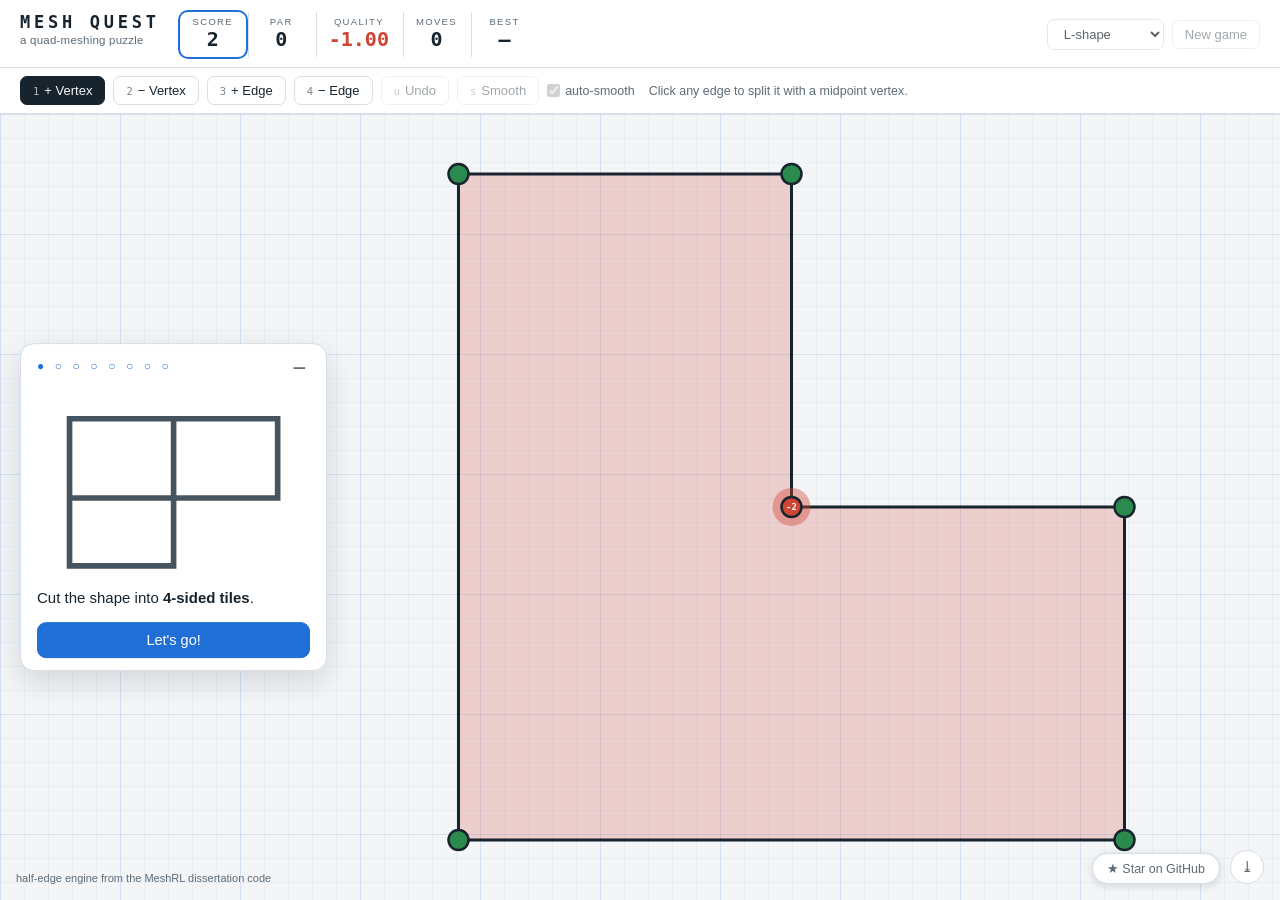
==== commit 259d7be0: "Add Star on GitHub button to Mesh Quest Co-Authored-By: Claude Opus 5 <noreply@anthropic.com>" ====
--- a/docs/index.html
+++ b/docs/index.html
@@ -322,6 +322,23 @@
   box-shadow: 0 6px 18px var(--shadow);
 }
 
+#star {
+  position: absolute;
+  right: 60px;
+  bottom: 16px;
+  display: inline-block;
+  font-size: 12.5px;
+  text-decoration: none;
+  color: var(--muted);
+  background: var(--panel);
+  border: 1px solid var(--line);
+  border-radius: 17px;
+  padding: 7px 14px;
+  box-shadow: 0 2px 8px var(--shadow);
+  transition: transform 0.15s;
+}
+#star:hover { color: var(--ink); border-color: var(--accent); transform: translateY(-1px); }
+#star:focus-visible { outline: 2px solid var(--accent); outline-offset: 1px; }
 #log-export {
   position: absolute;
   right: 16px;
@@ -580,6 +597,9 @@
   }
   label.auto { font-size: 12px; }
   .credit { display: none; }
+  #star { font-size: 11.5px; padding: 6px 11px; right: 54px; bottom: 12px; }
+  #log-export { right: 12px; bottom: 12px; }
+  body.card-open #star, body.card-open #log-export { display: none; }
   .lvlarrow { width: 52px; height: 52px; font-size: 22px; }
   #next.win { width: 64px; height: 64px; font-size: 30px; }
 }
@@ -620,6 +640,7 @@
   <button id="prev" class="lvlarrow" title="Previous level">&larr;</button>
   <button id="next" class="lvlarrow" title="Next level">&rarr;</button>
   <div class="credit">half-edge engine from the MeshRL dissertation code</div>
+  <a id="star" href="https://github.com/ArjunNarayanan/MeshRL" target="_blank" rel="noopener">&#9733; Star on GitHub</a>
   <button id="log-export" title="Export activity log">&#10515;</button>
   <div id="tutcard">
     <button id="tut-skip" title="Minimize">&minus;</button>
@@ -2351,6 +2372,7 @@
   gotoShape(shapes[(shapes.indexOf(state.shape) - 1 + shapes.length) % shapes.length], "level_prev");
 });
 document.getElementById("tut-open").addEventListener("click", tutStart);
+document.getElementById("star").addEventListener("click", () => logEvent("star_click"));
 document.getElementById("log-export").addEventListener("click", () => {
   const blob = new Blob([JSON.stringify(activityLog, null, 1)], { type: "application/json" });
   const a = document.createElement("a");
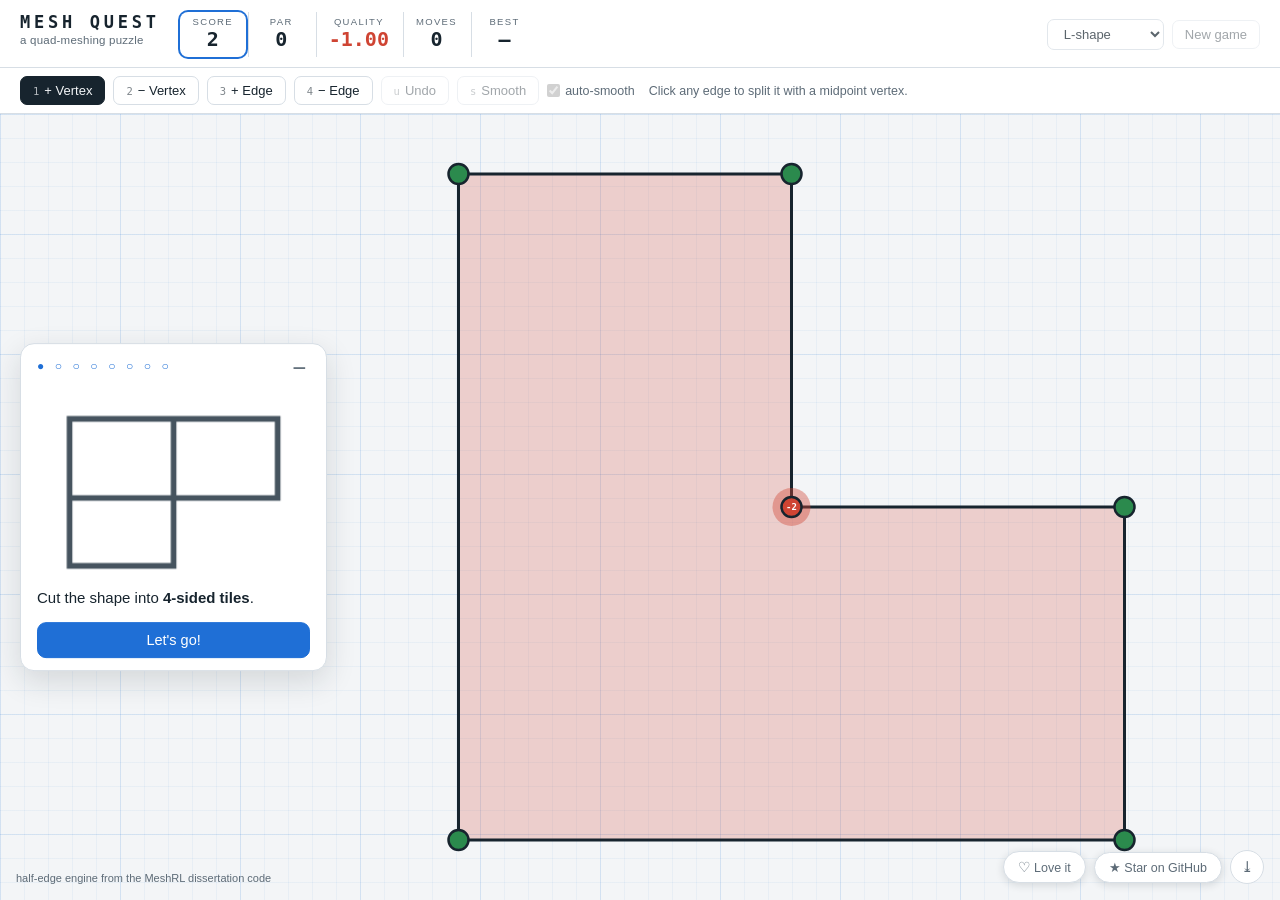
==== commit ab728af7: "Add heart button, counted as a GoatCounter event One heart per browser (stored locally), so the tall" ====
--- a/docs/index.html
+++ b/docs/index.html
@@ -322,10 +322,34 @@
   box-shadow: 0 6px 18px var(--shadow);
 }
 
+.corner-actions {
+  position: absolute;
+  right: 16px;
+  bottom: 16px;
+  display: flex;
+  gap: 8px;
+  align-items: center;
+}
+#heart {
+  font-size: 12.5px;
+  color: var(--muted);
+  background: var(--panel);
+  border: 1px solid var(--line);
+  border-radius: 17px;
+  padding: 7px 14px;
+  box-shadow: 0 2px 8px var(--shadow);
+  transition: transform 0.15s;
+}
+#heart .glyph { font-size: 14px; }
+#heart:hover { color: var(--bad); border-color: var(--bad); transform: translateY(-1px); }
+#heart.hearted { color: var(--bad); border-color: var(--bad); }
+#heart.pop .glyph { animation: heart-pop 0.5s ease-out; display: inline-block; }
+@keyframes heart-pop {
+  0% { transform: scale(1); }
+  40% { transform: scale(1.6); }
+  100% { transform: scale(1); }
+}
 #star {
-  position: absolute;
-  right: 60px;
-  bottom: 16px;
   display: inline-block;
   font-size: 12.5px;
   text-decoration: none;
@@ -340,9 +364,6 @@
 #star:hover { color: var(--ink); border-color: var(--accent); transform: translateY(-1px); }
 #star:focus-visible { outline: 2px solid var(--accent); outline-offset: 1px; }
 #log-export {
-  position: absolute;
-  right: 16px;
-  bottom: 16px;
   width: 34px;
   height: 34px;
   border-radius: 50%;
@@ -562,6 +583,7 @@
 }
 
 @media (prefers-reduced-motion: reduce) {
+  #heart.pop .glyph { animation: none; }
   #next { transition: none; }
   #toast { transition: none; }
 }
@@ -597,13 +619,16 @@
   }
   label.auto { font-size: 12px; }
   .credit { display: none; }
-  #star { font-size: 11.5px; padding: 6px 11px; right: 54px; bottom: 12px; }
-  #log-export { right: 12px; bottom: 12px; }
-  body.card-open #star, body.card-open #log-export { display: none; }
+  .corner-actions { right: 12px; bottom: 12px; gap: 6px; }
+  #star, #heart { font-size: 11.5px; padding: 6px 10px; }
+  #heart .label { display: none; }
+  body.card-open .corner-actions { display: none; }
   .lvlarrow { width: 52px; height: 52px; font-size: 22px; }
   #next.win { width: 64px; height: 64px; font-size: 30px; }
 }
 </style>
+<script data-goatcounter="https://arjunnarayanan.goatcounter.com/count"
+        async src="//gc.zgo.at/count.js"></script>
 </head>
 <body>
 <header>
@@ -640,8 +665,11 @@
   <button id="prev" class="lvlarrow" title="Previous level">&larr;</button>
   <button id="next" class="lvlarrow" title="Next level">&rarr;</button>
   <div class="credit">half-edge engine from the MeshRL dissertation code</div>
-  <a id="star" href="https://github.com/ArjunNarayanan/MeshRL" target="_blank" rel="noopener">&#9733; Star on GitHub</a>
-  <button id="log-export" title="Export activity log">&#10515;</button>
+  <div class="corner-actions">
+    <button id="heart" title="Love it?"><span class="glyph">&#9825;</span> <span class="label">Love it</span></button>
+    <a id="star" href="https://github.com/ArjunNarayanan/MeshRL" target="_blank" rel="noopener">&#9733; Star on GitHub</a>
+    <button id="log-export" title="Export activity log">&#10515;</button>
+  </div>
   <div id="tutcard">
     <button id="tut-skip" title="Minimize">&minus;</button>
     <div class="eyebrow" id="tut-eyebrow"></div>
@@ -2373,6 +2401,32 @@
 });
 document.getElementById("tut-open").addEventListener("click", tutStart);
 document.getElementById("star").addEventListener("click", () => logEvent("star_click"));
+
+// Heart: one per browser, so the counter reads "people who loved it" rather
+// than "clicks". Counted as a GoatCounter event on the public build; on builds
+// without analytics the button still gives feedback, it just isn't tallied.
+const heartBtn = document.getElementById("heart");
+let hearted = false;
+try { hearted = localStorage.getItem("meshquest-hearted") === "1"; } catch {}
+function paintHeart() {
+  heartBtn.classList.toggle("hearted", hearted);
+  heartBtn.querySelector(".glyph").innerHTML = hearted ? "&#9829;" : "&#9825;";
+  heartBtn.title = hearted ? "Thanks for the love!" : "Love it?";
+}
+paintHeart();
+heartBtn.addEventListener("click", () => {
+  if (hearted) { toast("\u2665 Already loved — thank you!"); return; }
+  hearted = true;
+  try { localStorage.setItem("meshquest-hearted", "1"); } catch {}
+  paintHeart();
+  heartBtn.classList.add("pop");
+  setTimeout(() => heartBtn.classList.remove("pop"), 600);
+  logEvent("heart");
+  if (window.goatcounter && typeof window.goatcounter.count === "function") {
+    window.goatcounter.count({ path: "heart", title: "Heart", event: true });
+  }
+  toast("\u2665 Thank you!");
+});
 document.getElementById("log-export").addEventListener("click", () => {
   const blob = new Blob([JSON.stringify(activityLog, null, 1)], { type: "application/json" });
   const a = document.createElement("a");
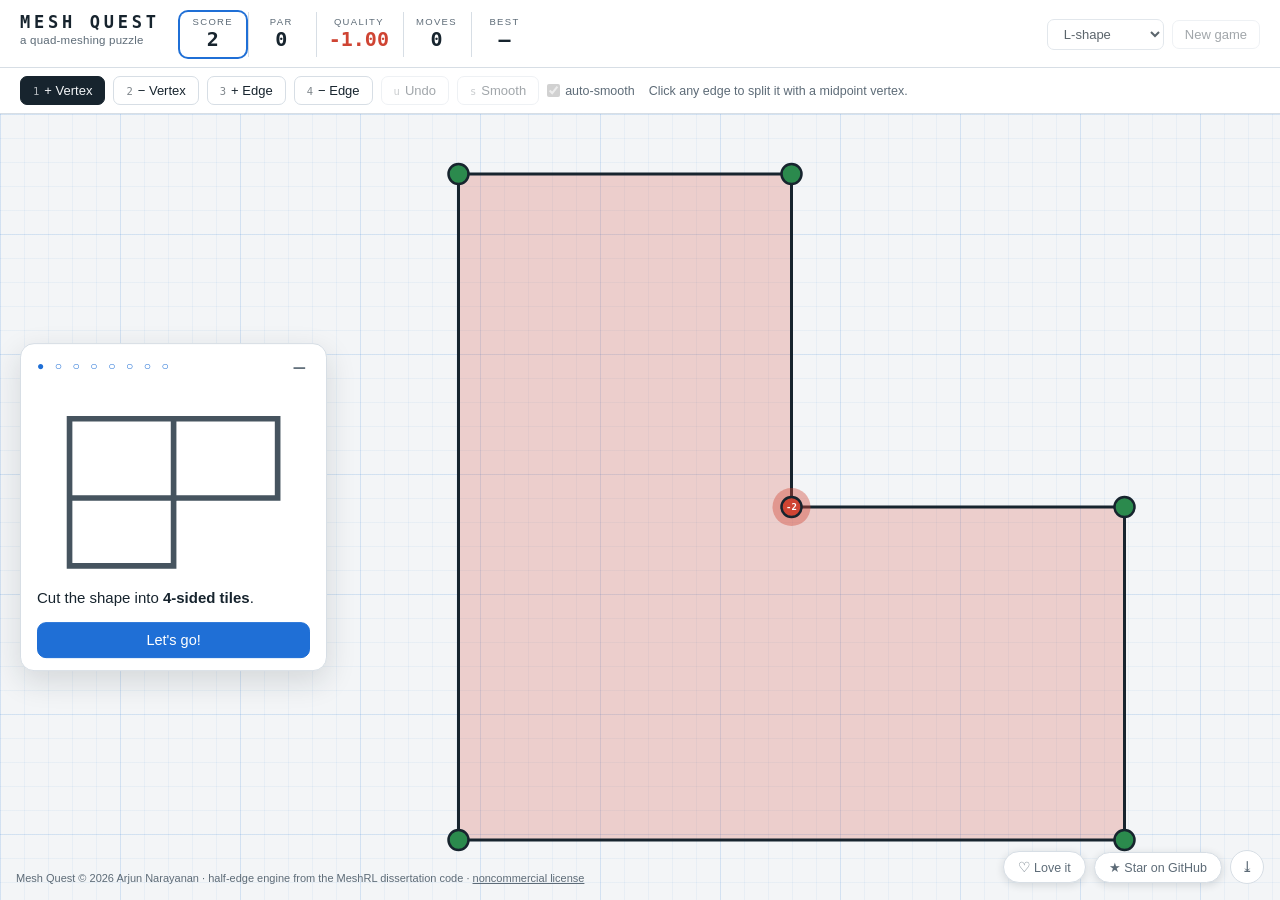
==== commit 77c9662a: "Add PolyForm Noncommercial license and copyright notices Free for any noncommercial use, including p" ====
--- a/docs/index.html
+++ b/docs/index.html
@@ -5,6 +5,8 @@
 <meta name="viewport" content="width=device-width, initial-scale=1, viewport-fit=cover">
 <title>Mesh Quest</title>
 <style>
+/* Mesh Quest — Copyright 2026 Arjun Narayanan. All rights reserved.
+ * Licensed under the PolyForm Noncommercial License 1.0.0 (see LICENSE). */
 :root {
   --paper: #f3f5f7;
   --panel: #ffffff;
@@ -579,8 +581,10 @@
   bottom: 16px;
   font-size: 11px;
   color: var(--muted);
-  pointer-events: none;
-}
+  max-width: 46%;
+}
+.credit a { color: var(--muted); }
+.credit a:hover { color: var(--accent); }
 
 @media (prefers-reduced-motion: reduce) {
   #heart.pop .glyph { animation: none; }
@@ -664,7 +668,7 @@
   <canvas id="confetti"></canvas>
   <button id="prev" class="lvlarrow" title="Previous level">&larr;</button>
   <button id="next" class="lvlarrow" title="Next level">&rarr;</button>
-  <div class="credit">half-edge engine from the MeshRL dissertation code</div>
+  <div class="credit">Mesh Quest &copy; 2026 Arjun Narayanan &middot; half-edge engine from the MeshRL dissertation code &middot; <a href="https://github.com/ArjunNarayanan/MeshRL/blob/main/LICENSE" target="_blank" rel="noopener">noncommercial license</a></div>
   <div class="corner-actions">
     <button id="heart" title="Love it?"><span class="glyph">&#9825;</span> <span class="label">Love it</span></button>
     <a id="star" href="https://github.com/ArjunNarayanan/MeshRL" target="_blank" rel="noopener">&#9733; Star on GitHub</a>
@@ -682,6 +686,10 @@
   <div id="toast"></div>
 </div>
 <script>
+/* Mesh Quest — Copyright 2026 Arjun Narayanan. All rights reserved.
+ * Licensed under the PolyForm Noncommercial License 1.0.0 (see LICENSE).
+ * Free for noncommercial use; commercial use requires a separate license.
+ */
 /* Mesh Quest engine: JavaScript port of the game subset of src/tiler.py.
  *
  * Faithful to the Python implementation including ID assignment order, so
@@ -1568,6 +1576,10 @@
 if (typeof module !== "undefined") {
   module.exports = { Game, Mesh, SHAPES, GameError, QUALITY_THRESHOLD };
 }
+/* Mesh Quest — Copyright 2026 Arjun Narayanan. All rights reserved.
+ * Licensed under the PolyForm Noncommercial License 1.0.0 (see LICENSE).
+ * Free for noncommercial use; commercial use requires a separate license.
+ */
 // --- UI ---------------------------------------------------------------------
 
 const storage = {
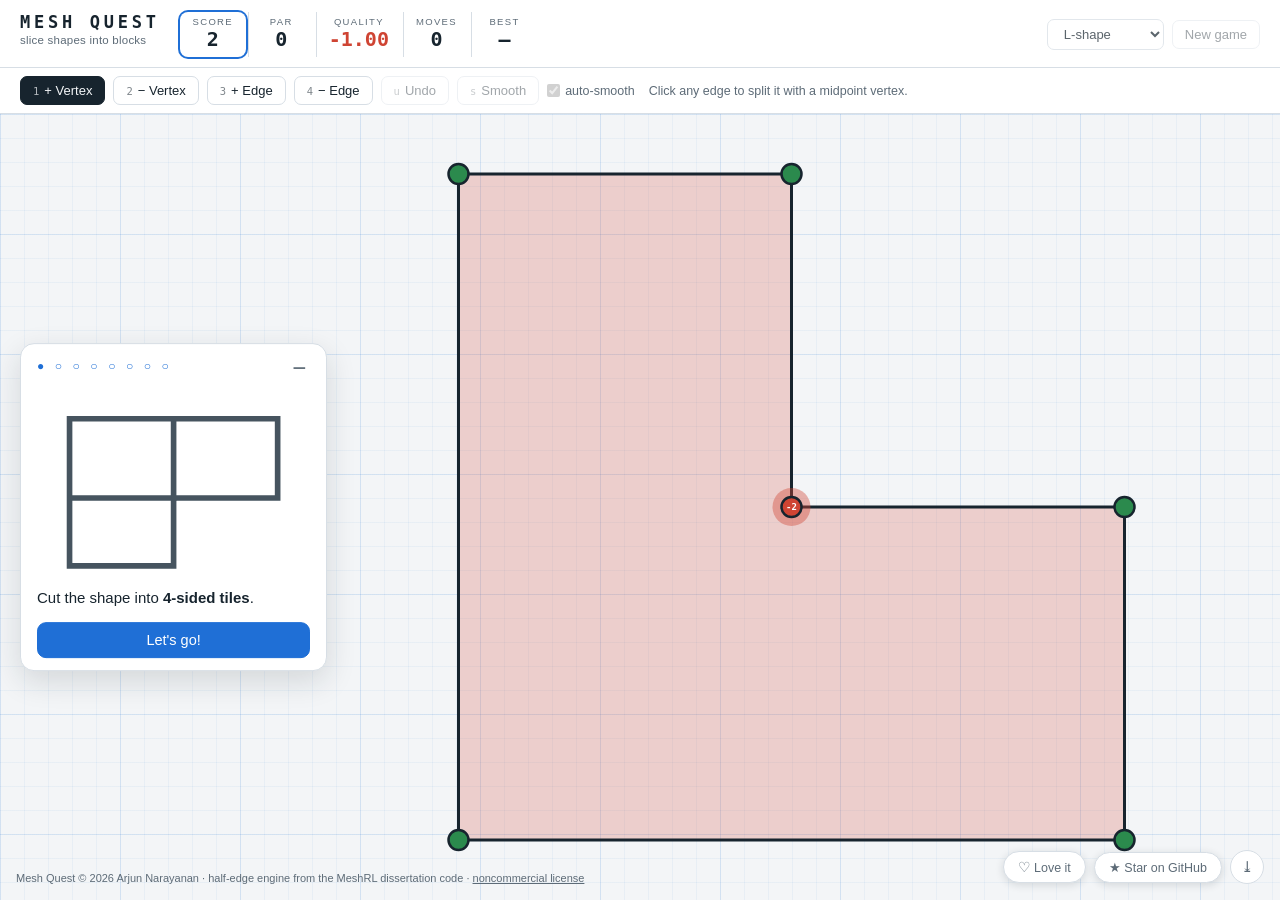
==== commit 6b48656a: "Use plainer wording for the game subtitle Co-Authored-By: Claude Opus 5 <noreply@anthropic.com>" ====
--- a/docs/index.html
+++ b/docs/index.html
@@ -638,7 +638,7 @@
 <header>
   <div class="brand">
     <h1>MESH QUEST</h1>
-    <div class="sub">a quad-meshing puzzle</div>
+    <div class="sub">slice shapes into blocks</div>
   </div>
   <div class="readouts">
     <div class="readout" id="r-score"><div class="label">Score</div><div class="value" id="s-vertex">–</div></div>
